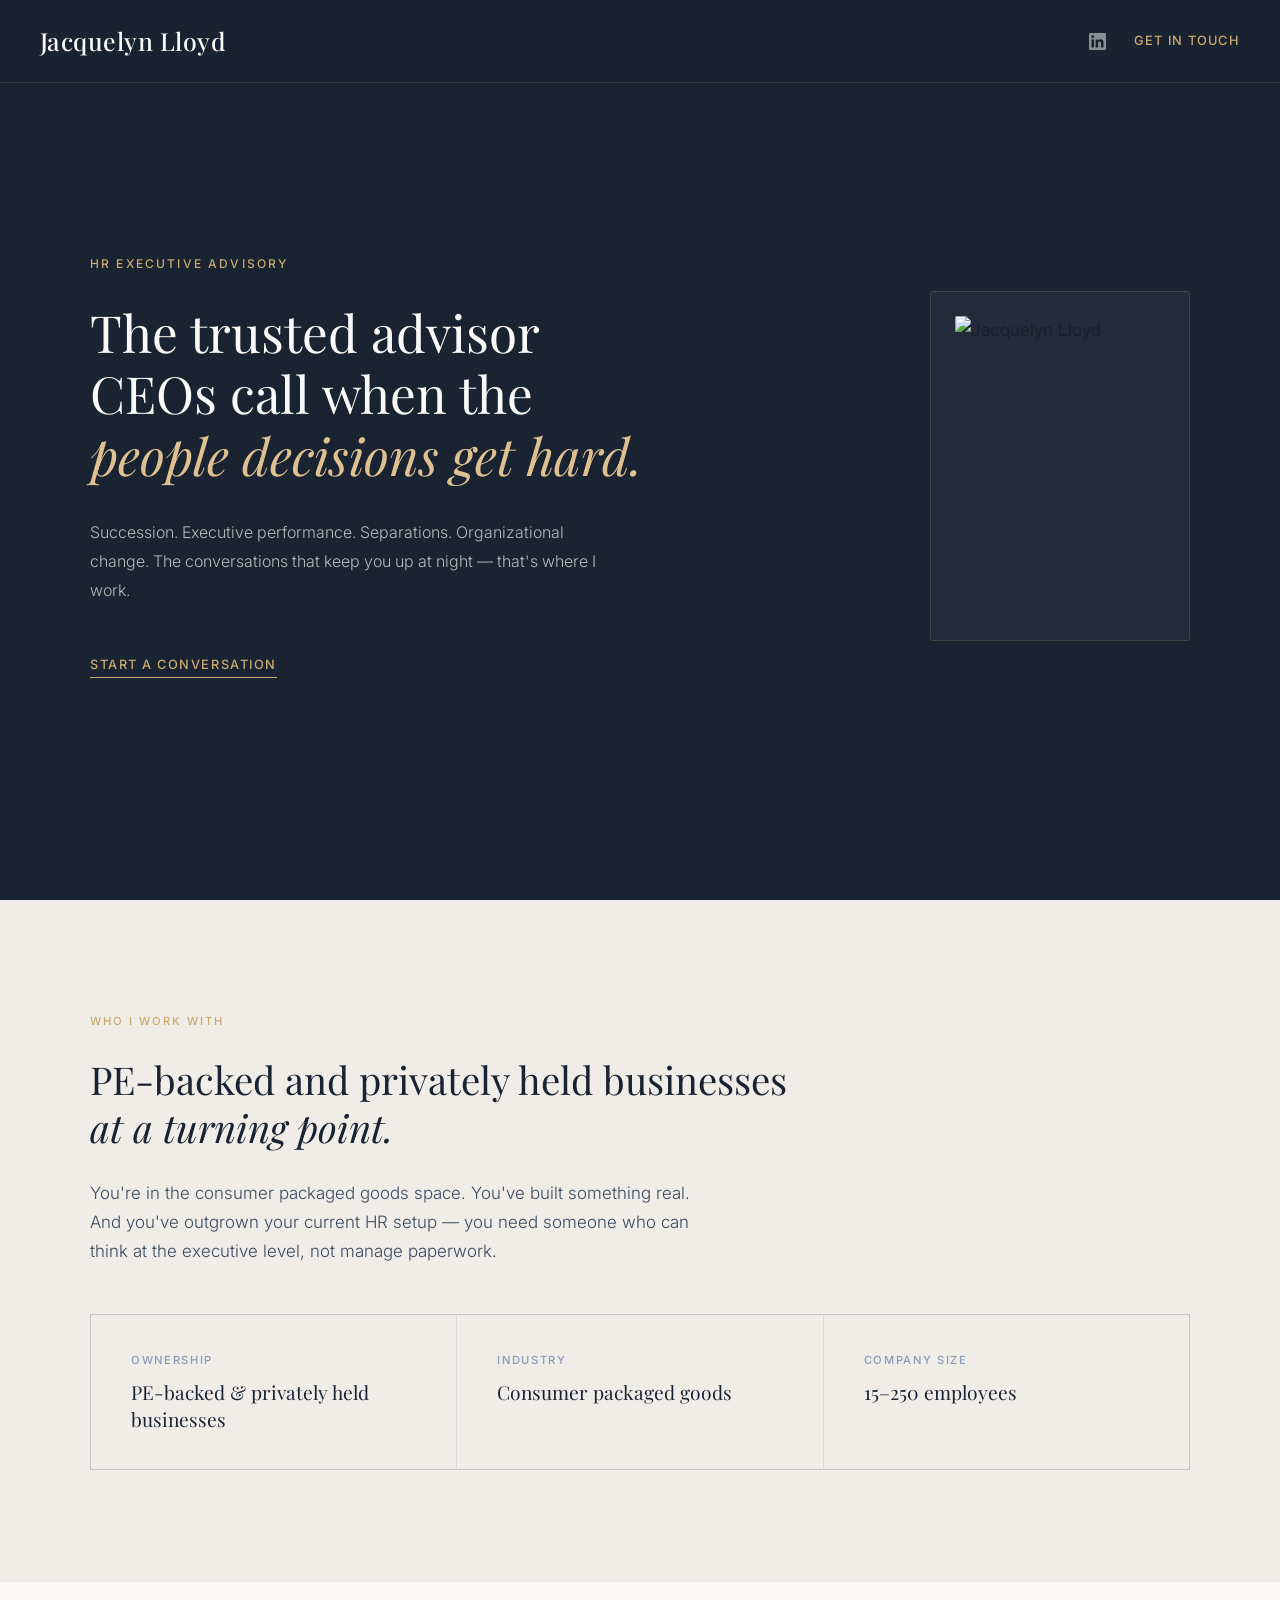
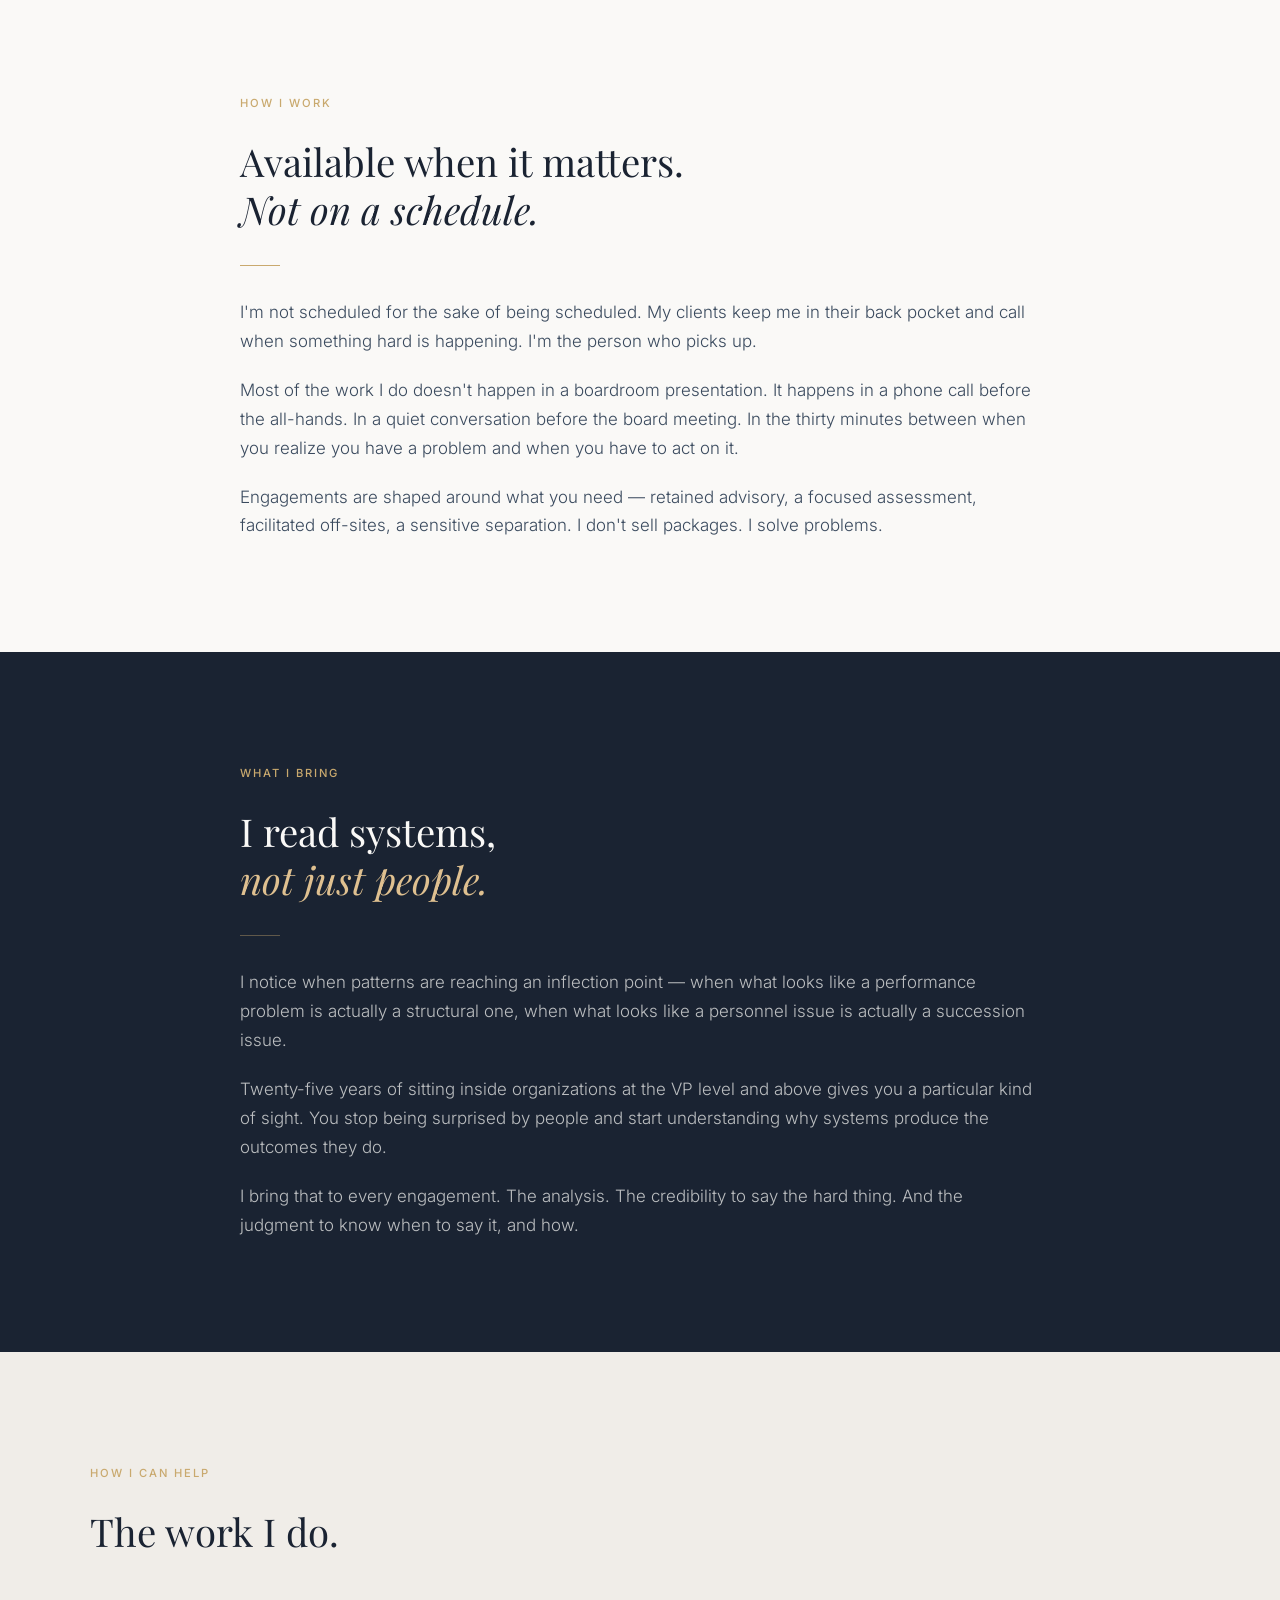
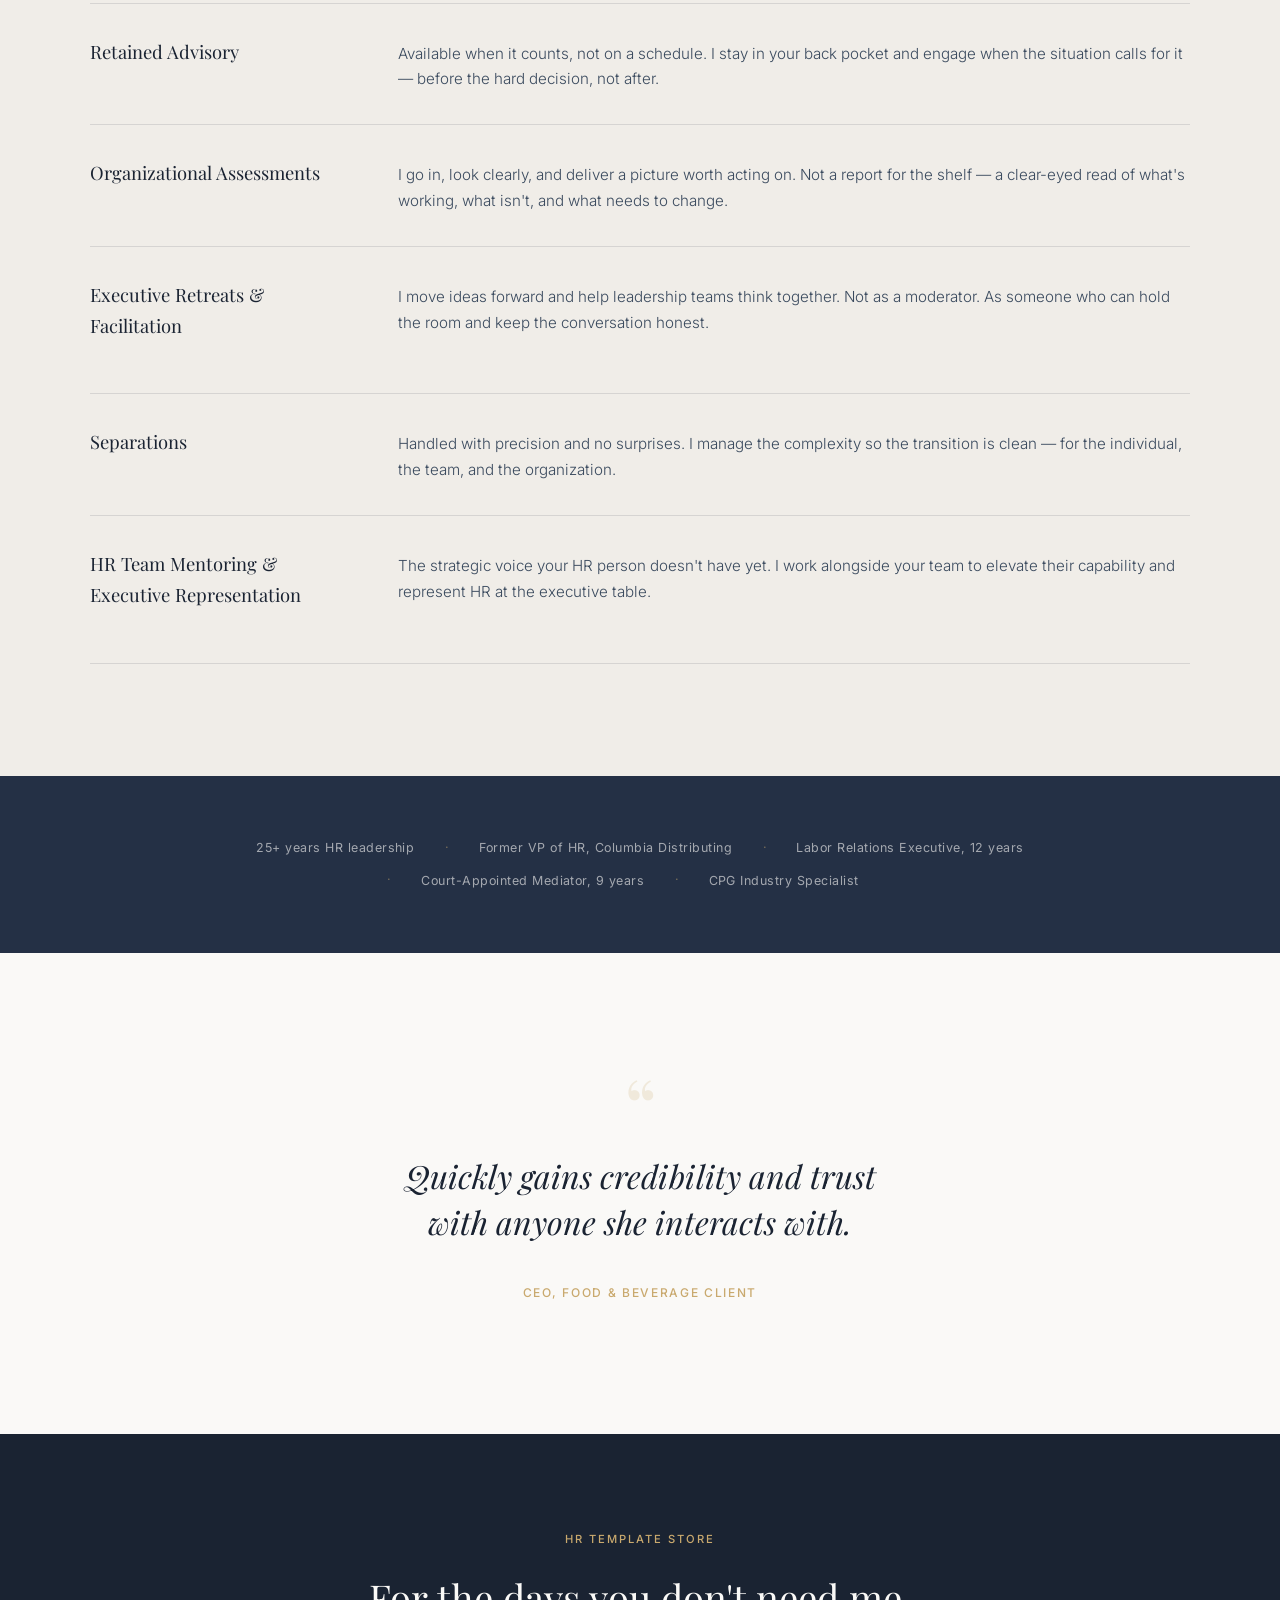
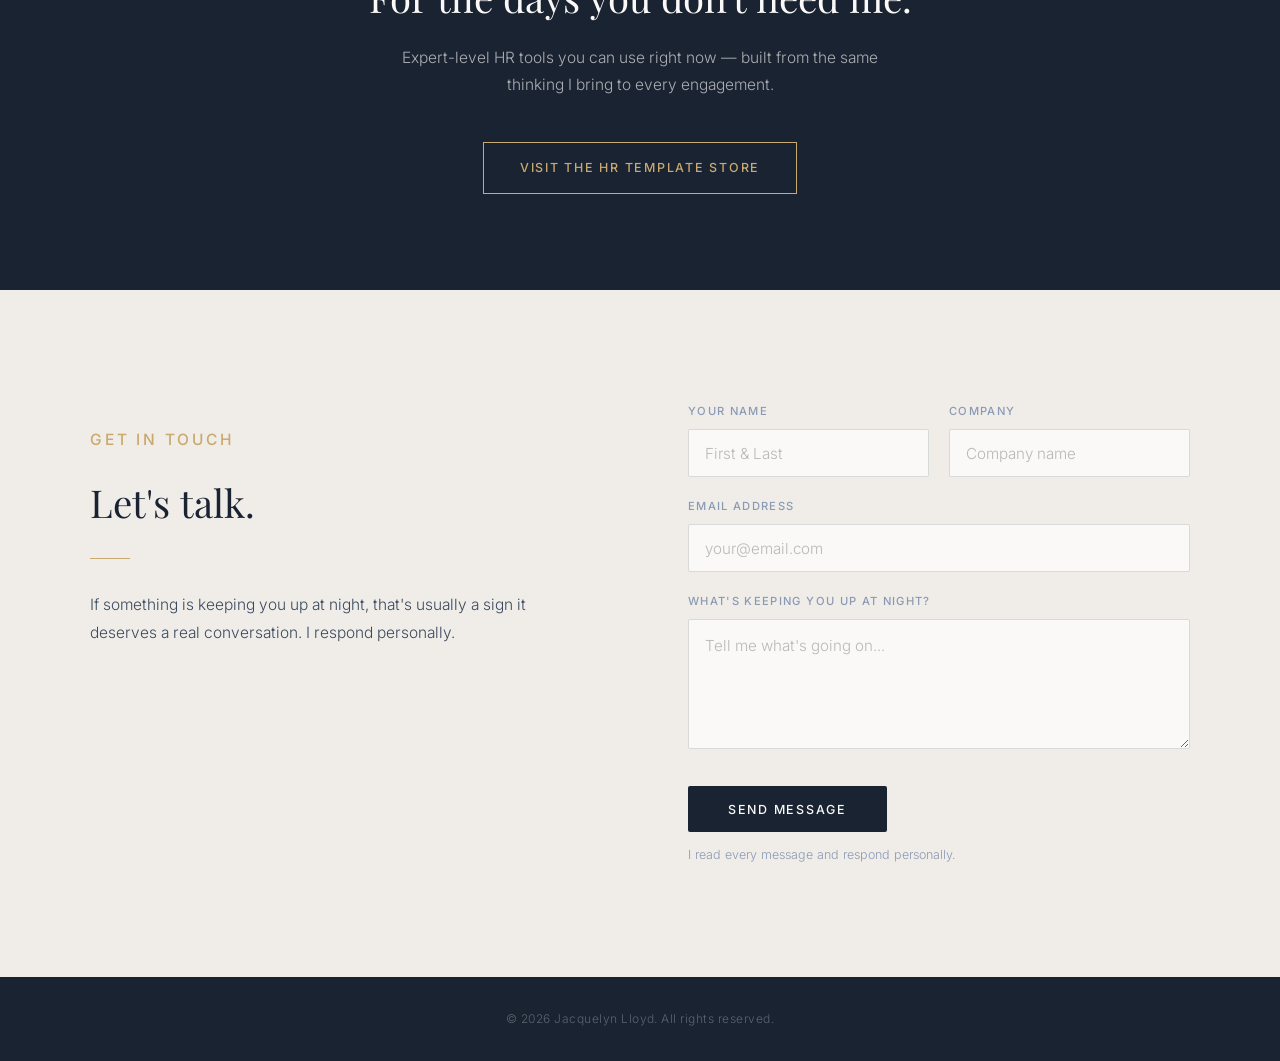
==== index.html @ 4b17b353 "Add files via upload" ====
<!DOCTYPE html>
<html lang="en">
<head>
  <meta charset="UTF-8" />
  <meta name="viewport" content="width=device-width, initial-scale=1.0" />
  <title>Jacquelyn Lloyd — Trusted Advisor to CEOs</title>
  <link rel="preconnect" href="https://fonts.googleapis.com" />
  <link rel="preconnect" href="https://fonts.gstatic.com" crossorigin />
  <link href="https://fonts.googleapis.com/css2?family=Playfair+Display:ital,wght@0,400;0,500;0,700;1,400;1,500&family=Inter:wght@300;400;500&display=swap" rel="stylesheet" />
  <style>
    *, *::before, *::after { box-sizing: border-box; margin: 0; padding: 0; }

    :root {
      --navy:   #1a2332;
      --navy-mid: #243045;
      --navy-light: #2e3d54;
      --gold:   #c9a96e;
      --gold-light: #dfc090;
      --white:  #faf9f7;
      --off-white: #f0ede8;
      --text-muted: #8a9ab5;
      --serif: 'Playfair Display', Georgia, serif;
      --sans:  'Inter', system-ui, sans-serif;
    }

    html { scroll-behavior: smooth; }

    body {
      font-family: var(--sans);
      background: var(--white);
      color: var(--navy);
      font-size: 17px;
      line-height: 1.7;
      -webkit-font-smoothing: antialiased;
    }

    /* ── NAV ── */
    nav {
      position: fixed;
      top: 0; left: 0; right: 0;
      z-index: 100;
      padding: 1.25rem 2.5rem;
      display: flex;
      justify-content: space-between;
      align-items: center;
      background: rgba(26, 35, 50, 0.97);
      backdrop-filter: blur(8px);
      border-bottom: 1px solid rgba(201, 169, 110, 0.15);
    }

    .nav-name {
      font-family: var(--serif);
      font-size: 1.55rem;
      font-weight: 500;
      color: var(--white);
      letter-spacing: 0.02em;
      text-decoration: none;
    }

    .nav-cta {
      font-family: var(--sans);
      font-size: 0.8rem;
      font-weight: 500;
      letter-spacing: 0.1em;
      text-transform: uppercase;
      color: var(--gold);
      text-decoration: none;
      border-bottom: 1px solid transparent;
      transition: border-color 0.2s;
    }

    .nav-cta:hover { border-color: var(--gold); }

    .nav-linkedin {
      display: flex;
      align-items: center;
      color: rgba(250, 249, 247, 0.5);
      text-decoration: none;
      transition: color 0.2s;
    }

    .nav-linkedin:hover { color: var(--gold); }

    .nav-right {
      display: flex;
      align-items: center;
      gap: 1.75rem;
    }

    /* ── HERO ── */
    #hero {
      background: var(--navy);
      min-height: 100vh;
      display: flex;
      align-items: center;
      padding: 8rem 2.5rem 6rem;
    }

    .hero-inner {
      max-width: 1100px;
      margin: 0 auto;
      width: 100%;
      display: grid;
      grid-template-columns: 1fr 260px;
      gap: 5rem;
      align-items: center;
    }

    .hero-text {}

    .hero-eyebrow {
      font-family: var(--sans);
      font-size: 0.75rem;
      font-weight: 500;
      letter-spacing: 0.18em;
      text-transform: uppercase;
      color: var(--gold);
      margin-bottom: 1.75rem;
    }

    .hero-headline {
      font-family: var(--serif);
      font-size: clamp(2.2rem, 4vw, 3.4rem);
      font-weight: 400;
      line-height: 1.2;
      color: var(--white);
      margin-bottom: 2rem;
    }

    .hero-headline em {
      font-style: italic;
      color: var(--gold-light);
    }

    .hero-sub {
      font-size: 1rem;
      font-weight: 300;
      line-height: 1.8;
      color: rgba(250, 249, 247, 0.7);
      max-width: 520px;
      margin-bottom: 2.75rem;
    }

    .hero-action {
      display: inline-block;
      font-size: 0.8rem;
      font-weight: 500;
      letter-spacing: 0.12em;
      text-transform: uppercase;
      color: var(--gold);
      text-decoration: none;
      border-bottom: 1px solid var(--gold);
      padding-bottom: 2px;
      transition: opacity 0.2s;
    }

    .hero-action:hover { opacity: 0.75; }

    .hero-photo {
      position: relative;
      padding: 1.5rem;
      background: rgba(255,255,255,0.04);
      border: 1px solid rgba(201, 169, 110, 0.18);
      border-radius: 3px;
    }

    .hero-photo img {
      width: 100%;
      height: 300px;
      object-fit: cover;
      object-position: center 12%;
      border-radius: 2px;
      display: block;
      filter: grayscale(8%) contrast(1.04);
    }


    /* ── SECTIONS ── */
    section { padding: 7rem 2.5rem; }

    .section-inner {
      max-width: 800px;
      margin: 0 auto;
    }

    .section-inner.wide {
      max-width: 1100px;
    }

    .section-label {
      font-family: var(--sans);
      font-size: 0.7rem;
      font-weight: 500;
      letter-spacing: 0.18em;
      text-transform: uppercase;
      color: var(--gold);
      margin-bottom: 1.5rem;
    }

    h2 {
      font-family: var(--serif);
      font-size: clamp(1.75rem, 3vw, 2.5rem);
      font-weight: 400;
      line-height: 1.25;
      margin-bottom: 1.75rem;
      color: var(--navy);
    }

    h2 em {
      font-style: italic;
    }

    p {
      font-weight: 300;
      color: #3a4a5e;
      margin-bottom: 1.25rem;
    }

    p:last-child { margin-bottom: 0; }

    /* ── WHO I WORK WITH ── */
    #who { background: var(--off-white); }

    .who-grid {
      display: grid;
      grid-template-columns: 1fr 1fr 1fr;
      gap: 1px;
      background: rgba(26, 35, 50, 0.1);
      border: 1px solid rgba(26, 35, 50, 0.1);
      margin-top: 3rem;
    }

    .who-item {
      background: var(--off-white);
      padding: 2.25rem 2.5rem;
    }

    .who-item-label {
      font-size: 0.7rem;
      font-weight: 500;
      letter-spacing: 0.15em;
      text-transform: uppercase;
      color: var(--text-muted);
      margin-bottom: 0.6rem;
    }

    .who-item-value {
      font-family: var(--serif);
      font-size: 1.2rem;
      font-weight: 400;
      color: var(--navy);
      line-height: 1.4;
    }

    /* ── HOW I WORK ── */
    #how { background: var(--white); }

    /* ── WHAT I BRING ── */
    #what { background: var(--navy); }

    #what h2, #what p { color: var(--white); }
    #what h2 em { color: var(--gold-light); }
    #what p { color: rgba(250, 249, 247, 0.72); }
    #what .section-label { color: var(--gold); }

    /* ── SERVICES ── */
    #services { background: var(--off-white); }

    .services-list {
      margin-top: 3rem;
      display: flex;
      flex-direction: column;
      gap: 0;
      border-top: 1px solid rgba(26, 35, 50, 0.12);
    }

    .service-item {
      padding: 2rem 0;
      border-bottom: 1px solid rgba(26, 35, 50, 0.12);
      display: grid;
      grid-template-columns: 260px 1fr;
      gap: 3rem;
      align-items: baseline;
    }

    .service-name {
      font-family: var(--serif);
      font-size: 1.15rem;
      font-weight: 400;
      color: var(--navy);
    }

    .service-desc {
      font-size: 0.95rem;
      font-weight: 300;
      color: #3a4a5e;
      line-height: 1.7;
      margin: 0;
    }

    /* ── CREDENTIALS ── */
    #credentials {
      background: var(--navy-mid);
      padding: 3.5rem 2.5rem;
    }

    .creds-inner {
      max-width: 1100px;
      margin: 0 auto;
      display: flex;
      flex-wrap: wrap;
      gap: 0;
      justify-content: center;
    }

    .cred-item {
      font-size: 0.78rem;
      font-weight: 400;
      color: rgba(250, 249, 247, 0.6);
      letter-spacing: 0.04em;
      padding: 0.35rem 2rem;
      position: relative;
    }

    .cred-item + .cred-item::before {
      content: '·';
      position: absolute;
      left: -0.1rem;
      top: 50%;
      transform: translateY(-50%);
      color: var(--gold);
      opacity: 0.5;
    }

    /* ── QUOTE ── */
    #quote {
      background: var(--white);
      padding: 8rem 2.5rem;
    }

    blockquote {
      max-width: 700px;
      margin: 0 auto;
      text-align: center;
    }

    blockquote p {
      font-family: var(--serif);
      font-size: clamp(1.5rem, 2.5vw, 2.1rem);
      font-weight: 400;
      font-style: italic;
      color: var(--navy);
      line-height: 1.45;
      margin-bottom: 2rem;
    }

    .quote-attribution {
      font-size: 0.75rem;
      font-weight: 500;
      letter-spacing: 0.14em;
      text-transform: uppercase;
      color: var(--gold);
    }

    .quote-mark {
      font-family: var(--serif);
      font-size: 5rem;
      line-height: 0.6;
      color: rgba(201, 169, 110, 0.2);
      display: block;
      text-align: center;
      margin-bottom: 1.5rem;
      user-select: none;
    }

    /* ── TEMPLATE STORE ── */
    #templates {
      background: var(--navy);
      padding: 6rem 2.5rem;
      text-align: center;
    }

    #templates .section-label {
      margin-bottom: 1.5rem;
      display: block;
    }

    #templates h2 {
      color: var(--white);
      max-width: 580px;
      margin: 0 auto 1.5rem;
    }

    #templates p {
      color: rgba(250, 249, 247, 0.65);
      max-width: 520px;
      margin: 0 auto 2.75rem;
      font-size: 0.97rem;
    }

    .btn {
      display: inline-block;
      padding: 0.9rem 2.25rem;
      border: 1px solid var(--gold);
      color: var(--gold);
      font-family: var(--sans);
      font-size: 0.78rem;
      font-weight: 500;
      letter-spacing: 0.14em;
      text-transform: uppercase;
      text-decoration: none;
      transition: background 0.2s, color 0.2s;
    }

    .btn:hover {
      background: var(--gold);
      color: var(--navy);
    }

    /* ── CONTACT ── */
    #contact {
      background: var(--off-white);
      padding: 7rem 2.5rem;
    }

    .contact-grid {
      max-width: 1100px;
      margin: 0 auto;
      display: grid;
      grid-template-columns: 1fr 1fr;
      gap: 6rem;
      align-items: start;
    }

    .contact-left {}

    .contact-left p {
      font-size: 0.97rem;
      line-height: 1.8;
      margin-top: 1.5rem;
    }

    form {
      display: flex;
      flex-direction: column;
      gap: 1.25rem;
    }

    .field-group {
      display: grid;
      grid-template-columns: 1fr 1fr;
      gap: 1.25rem;
    }

    label {
      display: block;
      font-size: 0.7rem;
      font-weight: 500;
      letter-spacing: 0.12em;
      text-transform: uppercase;
      color: var(--text-muted);
      margin-bottom: 0.5rem;
    }

    input, textarea {
      width: 100%;
      padding: 0.85rem 1rem;
      background: var(--white);
      border: 1px solid rgba(26, 35, 50, 0.15);
      border-radius: 2px;
      font-family: var(--sans);
      font-size: 0.95rem;
      font-weight: 300;
      color: var(--navy);
      outline: none;
      transition: border-color 0.2s;
      -webkit-appearance: none;
    }

    input::placeholder, textarea::placeholder {
      color: rgba(26, 35, 50, 0.3);
    }

    input:focus, textarea:focus {
      border-color: var(--gold);
    }

    textarea {
      resize: vertical;
      min-height: 130px;
      line-height: 1.6;
    }

    .form-submit {
      margin-top: 0.5rem;
    }

    .btn-dark {
      display: inline-block;
      padding: 0.95rem 2.5rem;
      background: var(--navy);
      color: var(--white);
      font-family: var(--sans);
      font-size: 0.78rem;
      font-weight: 500;
      letter-spacing: 0.14em;
      text-transform: uppercase;
      border: none;
      cursor: pointer;
      transition: background 0.2s;
      border-radius: 2px;
    }

    .btn-dark:hover { background: var(--navy-light); }

    .form-note {
      font-size: 0.78rem;
      color: var(--text-muted);
      margin-top: 0.75rem;
      margin-bottom: 0;
    }

    /* ── FOOTER ── */
    footer {
      background: var(--navy);
      padding: 2rem 2.5rem;
      text-align: center;
    }

    .footer-copy {
      font-size: 0.75rem;
      color: rgba(250, 249, 247, 0.3);
      letter-spacing: 0.04em;
    }

    /* ── DIVIDER ── */
    .gold-rule {
      width: 40px;
      height: 1px;
      background: var(--gold);
      margin: 2rem 0;
    }

    /* ── RESPONSIVE ── */
    @media (max-width: 900px) {
      .hero-inner {
        grid-template-columns: 1fr;
        gap: 3.5rem;
      }

      .hero-photo {
        max-width: 260px;
      }

      .service-item {
        grid-template-columns: 1fr;
        gap: 0.6rem;
      }

      .who-grid {
        grid-template-columns: 1fr 1fr;
      }

      .contact-grid {
        grid-template-columns: 1fr;
        gap: 3.5rem;
      }

      .field-group {
        grid-template-columns: 1fr;
      }

      .creds-inner {
        flex-direction: column;
        align-items: center;
        text-align: center;
        gap: 0.5rem;
      }

      .cred-item + .cred-item::before { display: none; }
    }

    @media (max-width: 600px) {
      nav { padding: 1.1rem 1.5rem; }
      section { padding: 5rem 1.5rem; }
      #hero { padding: 7rem 1.5rem 5rem; }
      #credentials { padding: 3rem 1.5rem; }
      #quote { padding: 6rem 1.5rem; }
      #templates { padding: 5rem 1.5rem; }
      #contact { padding: 5rem 1.5rem; }
      footer { padding: 2rem 1.5rem; }
    }

    /* ── SCROLL FADE IN ── */
    .fade-in {
      opacity: 0;
      transform: translateY(22px);
      transition: opacity 0.7s ease, transform 0.7s ease;
    }

    .fade-in.visible {
      opacity: 1;
      transform: none;
    }
  </style>
</head>
<body>

  <!-- NAV -->
  <nav>
    <a href="#hero" class="nav-name">Jacquelyn Lloyd</a>
    <div class="nav-right">
      <a href="https://www.linkedin.com/in/jacquelynlloyd" target="_blank" rel="noopener" class="nav-linkedin" aria-label="LinkedIn">
        <svg width="17" height="17" viewBox="0 0 24 24" fill="currentColor" xmlns="http://www.w3.org/2000/svg">
          <path d="M20.45 20.45h-3.554v-5.569c0-1.328-.024-3.037-1.852-3.037-1.853 0-2.136 1.446-2.136 2.94v5.666H9.354V9h3.414v1.561h.048c.476-.9 1.637-1.85 3.37-1.85 3.602 0 4.267 2.37 4.267 5.455v6.284zM5.337 7.433a2.062 2.062 0 0 1-2.063-2.065 2.064 2.064 0 1 1 2.063 2.065zm1.782 13.017H3.555V9h3.564v11.45zM22.225 0H1.771C.792 0 0 .774 0 1.729v20.542C0 23.227.792 24 1.771 24h20.451C23.2 24 24 23.227 24 22.271V1.729C24 .774 23.2 0 22.222 0h.003z"/>
        </svg>
      </a>
      <a href="#contact" class="nav-cta">Get in Touch</a>
    </div>
  </nav>

  <!-- HERO -->
  <section id="hero">
    <div class="hero-inner">
      <div class="hero-text fade-in">
        <p class="hero-eyebrow">HR Executive Advisory</p>
        <h1 class="hero-headline">
          The trusted advisor<br />
          CEOs call when the<br />
          <em>people decisions get hard.</em>
        </h1>
        <p class="hero-sub">
          Succession. Executive performance. Separations. Organizational change.
          The conversations that keep you up at night — that's where I work.
        </p>
        <a href="#contact" class="hero-action">Start a conversation</a>
      </div>
      <div class="hero-photo fade-in" style="transition-delay: 0.15s">
        <img src="headshot.jpg" alt="Jacquelyn Lloyd" />
      </div>
    </div>
  </section>

  <!-- WHO I WORK WITH -->
  <section id="who">
    <div class="section-inner wide">
      <div class="fade-in">
        <p class="section-label">Who I Work With</p>
        <h2>PE-backed and privately held businesses<br /><em>at a turning point.</em></h2>
        <p style="max-width: 600px;">
          You're in the consumer packaged goods space. You've built something real. And you've
          outgrown your current HR setup — you need someone who can think at the executive level,
          not manage paperwork.
        </p>
      </div>
      <div class="who-grid fade-in" style="transition-delay: 0.1s">
        <div class="who-item">
          <p class="who-item-label">Ownership</p>
          <p class="who-item-value">PE-backed &amp; privately held businesses</p>
        </div>
        <div class="who-item">
          <p class="who-item-label">Industry</p>
          <p class="who-item-value">Consumer packaged goods</p>
        </div>
        <div class="who-item">
          <p class="who-item-label">Company Size</p>
          <p class="who-item-value">15–250 employees</p>
        </div>
      </div>
    </div>
  </section>

  <!-- HOW I WORK -->
  <section id="how">
    <div class="section-inner fade-in">
      <p class="section-label">How I Work</p>
      <h2>Available when it matters.<br /><em>Not on a schedule.</em></h2>
      <div class="gold-rule"></div>
      <p>
        I'm not scheduled for the sake of being scheduled. My clients keep me in their back pocket
        and call when something hard is happening. I'm the person who picks up.
      </p>
      <p>
        Most of the work I do doesn't happen in a boardroom presentation. It happens in a phone call
        before the all-hands. In a quiet conversation before the board meeting. In the thirty minutes
        between when you realize you have a problem and when you have to act on it.
      </p>
      <p>
        Engagements are shaped around what you need — retained advisory, a focused assessment,
        facilitated off-sites, a sensitive separation. I don't sell packages. I solve problems.
      </p>
    </div>
  </section>

  <!-- WHAT I BRING -->
  <section id="what">
    <div class="section-inner fade-in">
      <p class="section-label">What I Bring</p>
      <h2>I read systems,<br /><em>not just people.</em></h2>
      <div class="gold-rule" style="background: rgba(201,169,110,0.4);"></div>
      <p>
        I notice when patterns are reaching an inflection point — when what looks like a performance
        problem is actually a structural one, when what looks like a personnel issue is actually a
        succession issue.
      </p>
      <p>
        Twenty-five years of sitting inside organizations at the VP level and above gives you a
        particular kind of sight. You stop being surprised by people and start understanding why
        systems produce the outcomes they do.
      </p>
      <p>
        I bring that to every engagement. The analysis. The credibility to say the hard thing.
        And the judgment to know when to say it, and how.
      </p>
    </div>
  </section>

  <!-- SERVICES -->
  <section id="services">
    <div class="section-inner wide fade-in">
      <p class="section-label">How I Can Help</p>
      <h2>The work I do.</h2>
      <div class="services-list">
        <div class="service-item">
          <p class="service-name">Retained Advisory</p>
          <p class="service-desc">Available when it counts, not on a schedule. I stay in your back pocket and engage when the situation calls for it — before the hard decision, not after.</p>
        </div>
        <div class="service-item">
          <p class="service-name">Organizational Assessments</p>
          <p class="service-desc">I go in, look clearly, and deliver a picture worth acting on. Not a report for the shelf — a clear-eyed read of what's working, what isn't, and what needs to change.</p>
        </div>
        <div class="service-item">
          <p class="service-name">Executive Retreats &amp; Facilitation</p>
          <p class="service-desc">I move ideas forward and help leadership teams think together. Not as a moderator. As someone who can hold the room and keep the conversation honest.</p>
        </div>
        <div class="service-item">
          <p class="service-name">Separations</p>
          <p class="service-desc">Handled with precision and no surprises. I manage the complexity so the transition is clean — for the individual, the team, and the organization.</p>
        </div>
        <div class="service-item">
          <p class="service-name">HR Team Mentoring &amp; Executive Representation</p>
          <p class="service-desc">The strategic voice your HR person doesn't have yet. I work alongside your team to elevate their capability and represent HR at the executive table.</p>
        </div>
      </div>
    </div>
  </section>

  <!-- CREDENTIALS BAR -->
  <div id="credentials">
    <div class="creds-inner">
      <span class="cred-item">25+ years HR leadership</span>
      <span class="cred-item">Former VP of HR, Columbia Distributing</span>
      <span class="cred-item">Labor Relations Executive, 12 years</span>
      <span class="cred-item">Court-Appointed Mediator, 9 years</span>
      <span class="cred-item">CPG Industry Specialist</span>
    </div>
  </div>

  <!-- QUOTE -->
  <section id="quote">
    <div class="fade-in">
      <span class="quote-mark">&ldquo;</span>
      <blockquote>
        <p>Quickly gains credibility and trust<br />with anyone she interacts with.</p>
        <span class="quote-attribution">CEO, Food &amp; Beverage Client</span>
      </blockquote>
    </div>
  </section>

  <!-- TEMPLATE STORE -->
  <section id="templates">
    <div class="fade-in">
      <span class="section-label">HR Template Store</span>
      <h2>For the days you don't need me.</h2>
      <p>
        Expert-level HR tools you can use right now — built from the same thinking I bring
        to every engagement.
      </p>
      <a href="#" class="btn">Visit the HR Template Store</a>
    </div>
  </section>

  <!-- CONTACT -->
  <section id="contact">
    <div class="contact-grid">
      <div class="contact-left fade-in">
        <p class="section-label">Get in Touch</p>
        <h2>Let's talk.</h2>
        <div class="gold-rule"></div>
        <p>
          If something is keeping you up at night, that's usually a sign it deserves a real
          conversation. I respond personally.
        </p>
      </div>
      <div class="fade-in" style="transition-delay: 0.1s">
        <form id="contact-form" onsubmit="handleSubmit(event)">
          <div class="field-group">
            <div>
              <label for="name">Your Name</label>
              <input type="text" id="name" name="name" placeholder="First &amp; Last" required />
            </div>
            <div>
              <label for="company">Company</label>
              <input type="text" id="company" name="company" placeholder="Company name" required />
            </div>
          </div>
          <div>
            <label for="email">Email Address</label>
            <input type="email" id="email" name="email" placeholder="your@email.com" required />
          </div>
          <div>
            <label for="message">What's keeping you up at night?</label>
            <textarea id="message" name="message" placeholder="Tell me what's going on..." required></textarea>
          </div>
          <div class="form-submit">
            <button type="submit" class="btn-dark">Send Message</button>
            <p class="form-note">I read every message and respond personally.</p>
          </div>
        </form>
        <div id="form-success" style="display:none; padding: 2rem; background: var(--white); border-left: 3px solid var(--gold);">
          <p style="font-family: var(--serif); font-size: 1.15rem; color: var(--navy); margin-bottom: 0.5rem;">Thank you.</p>
          <p style="font-size: 0.92rem; color: #3a4a5e; margin: 0;">I'll be in touch shortly.</p>
        </div>
        <p id="form-error" style="display:none; margin-top: 1rem; font-size: 0.85rem; color: #b94a4a;"></p>
      </div>
    </div>
  </section>

  <!-- FOOTER -->
  <footer>
    <p class="footer-copy">&copy; 2026 Jacquelyn Lloyd. All rights reserved.</p>
  </footer>

  <script>
    // Scroll fade-in
    const observer = new IntersectionObserver((entries) => {
      entries.forEach(entry => {
        if (entry.isIntersecting) {
          entry.target.classList.add('visible');
          observer.unobserve(entry.target);
        }
      });
    }, { threshold: 0.12, rootMargin: '0px 0px -40px 0px' });

    document.querySelectorAll('.fade-in').forEach(el => observer.observe(el));

    // Contact form
    async function handleSubmit(e) {
      e.preventDefault();
      const btn = e.target.querySelector('button[type="submit"]');
      const originalText = btn.textContent;
      btn.textContent = 'Sending…';
      btn.disabled = true;

      const payload = {
        name:    document.getElementById('name').value.trim(),
        company: document.getElementById('company').value.trim(),
        email:   document.getElementById('email').value.trim(),
        message: document.getElementById('message').value.trim(),
      };

      try {
        const res = await fetch('/api/contact', {
          method: 'POST',
          headers: { 'Content-Type': 'application/json' },
          body: JSON.stringify(payload),
        });
        if (!res.ok) {
          const err = await res.json().catch(() => ({}));
          throw new Error(err.error || 'Something went wrong. Please try again.');
        }
        document.getElementById('contact-form').style.display = 'none';
        document.getElementById('form-success').style.display = 'block';
      } catch (err) {
        btn.textContent = originalText;
        btn.disabled = false;
        const note = document.getElementById('form-error');
        note.textContent = err.message;
        note.style.display = 'block';
      }
    }
  </script>

</body>
</html>
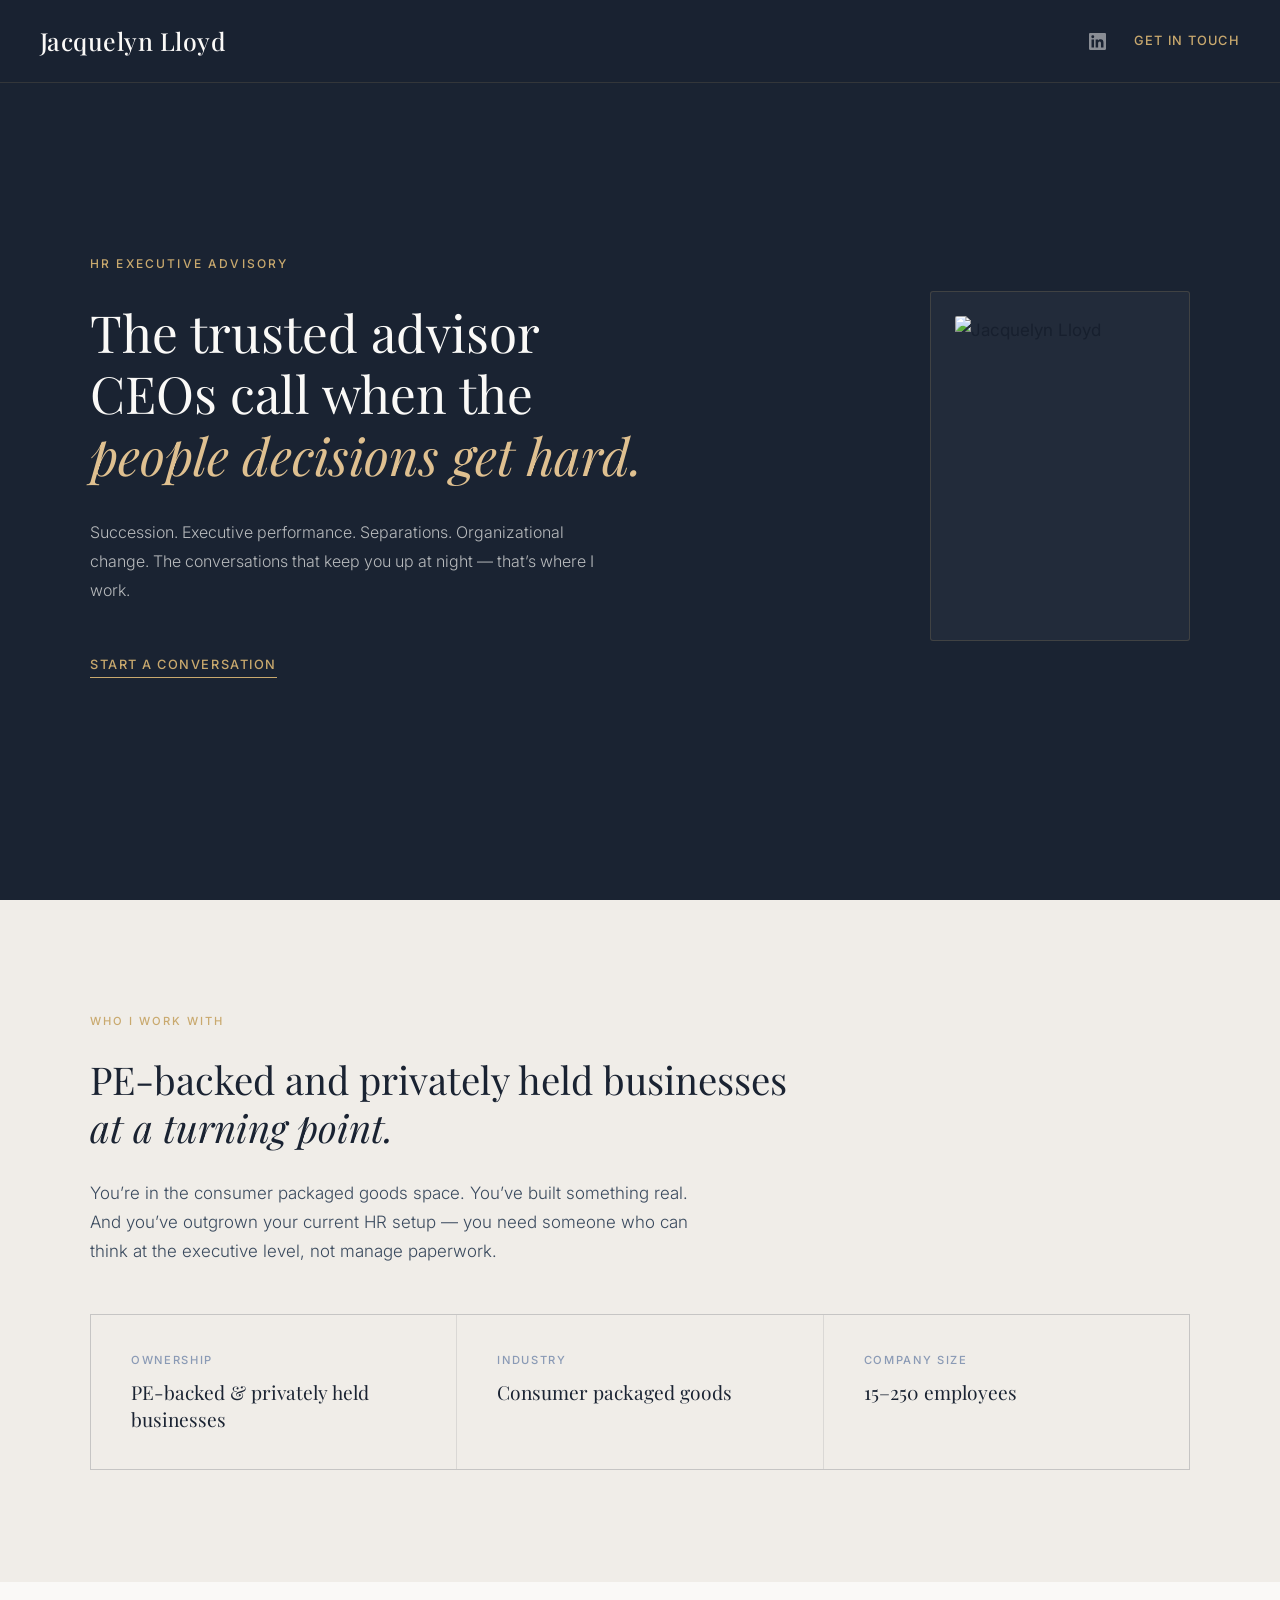
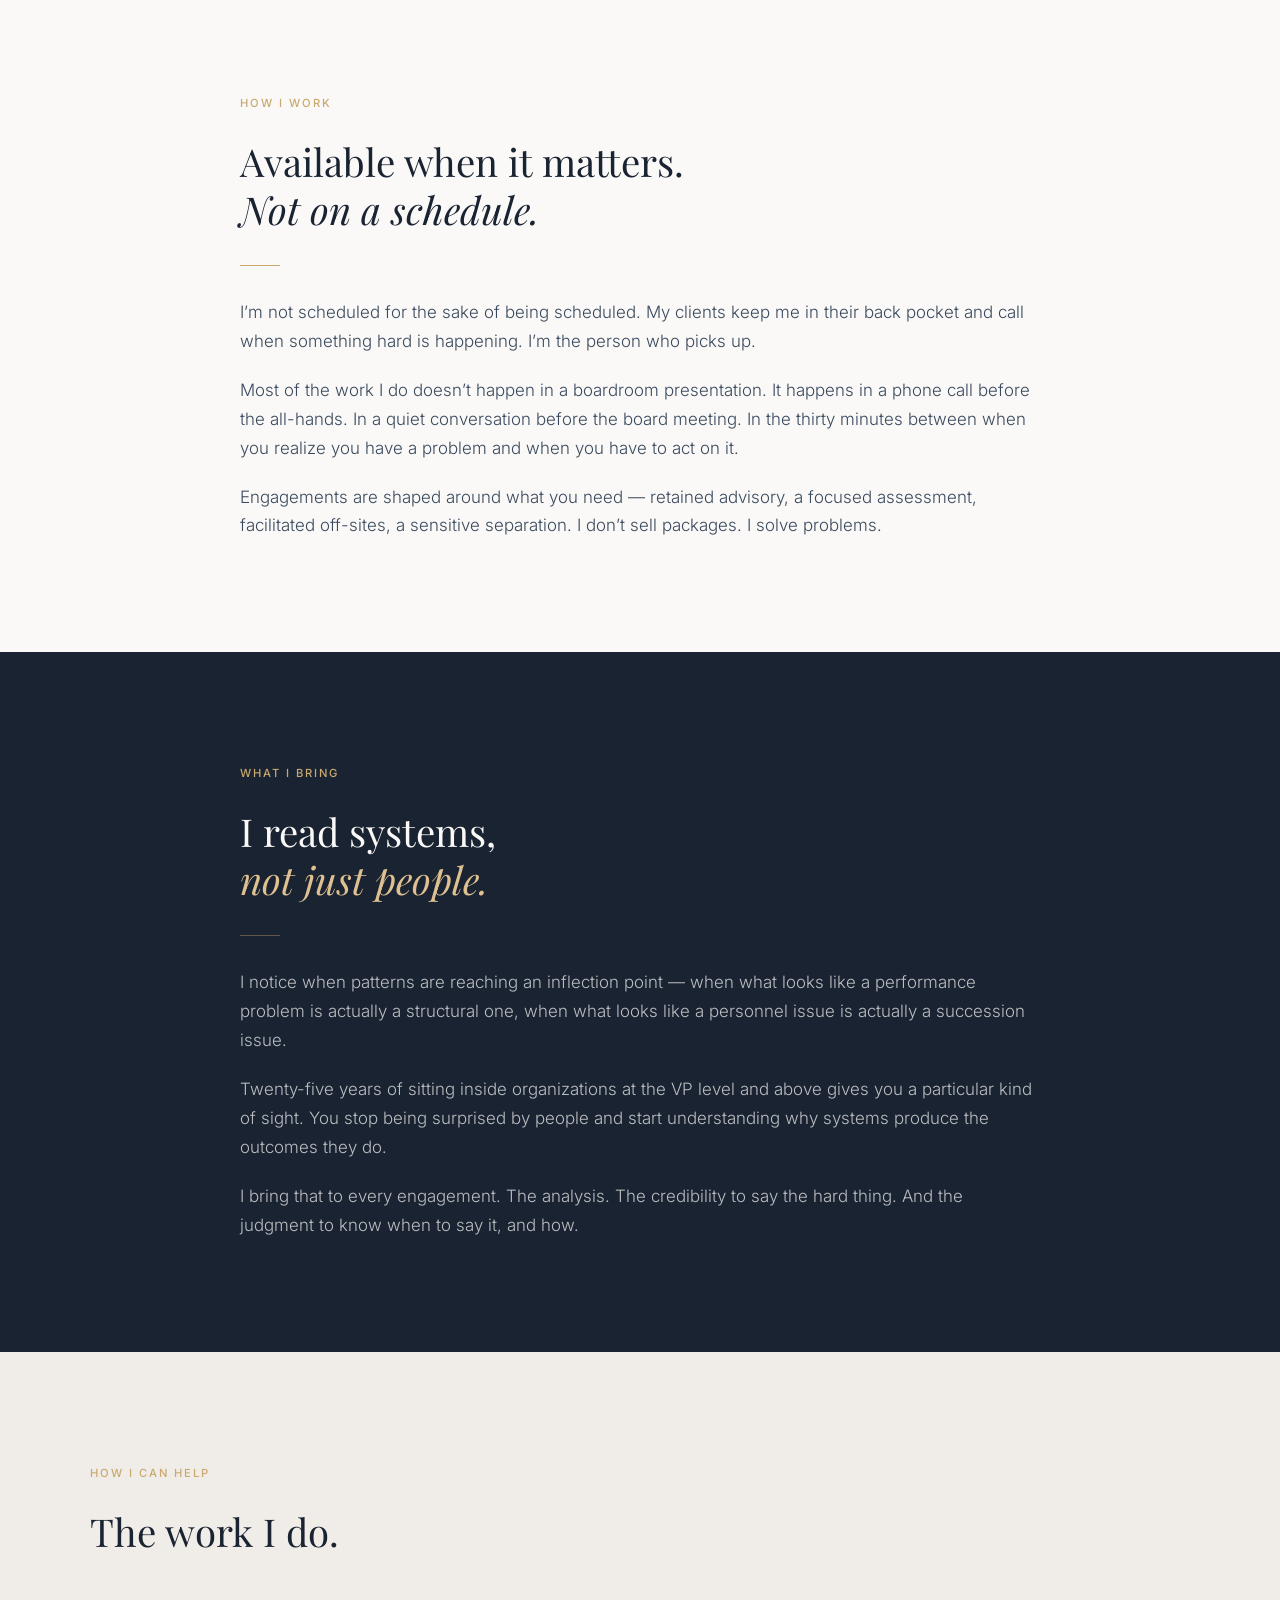
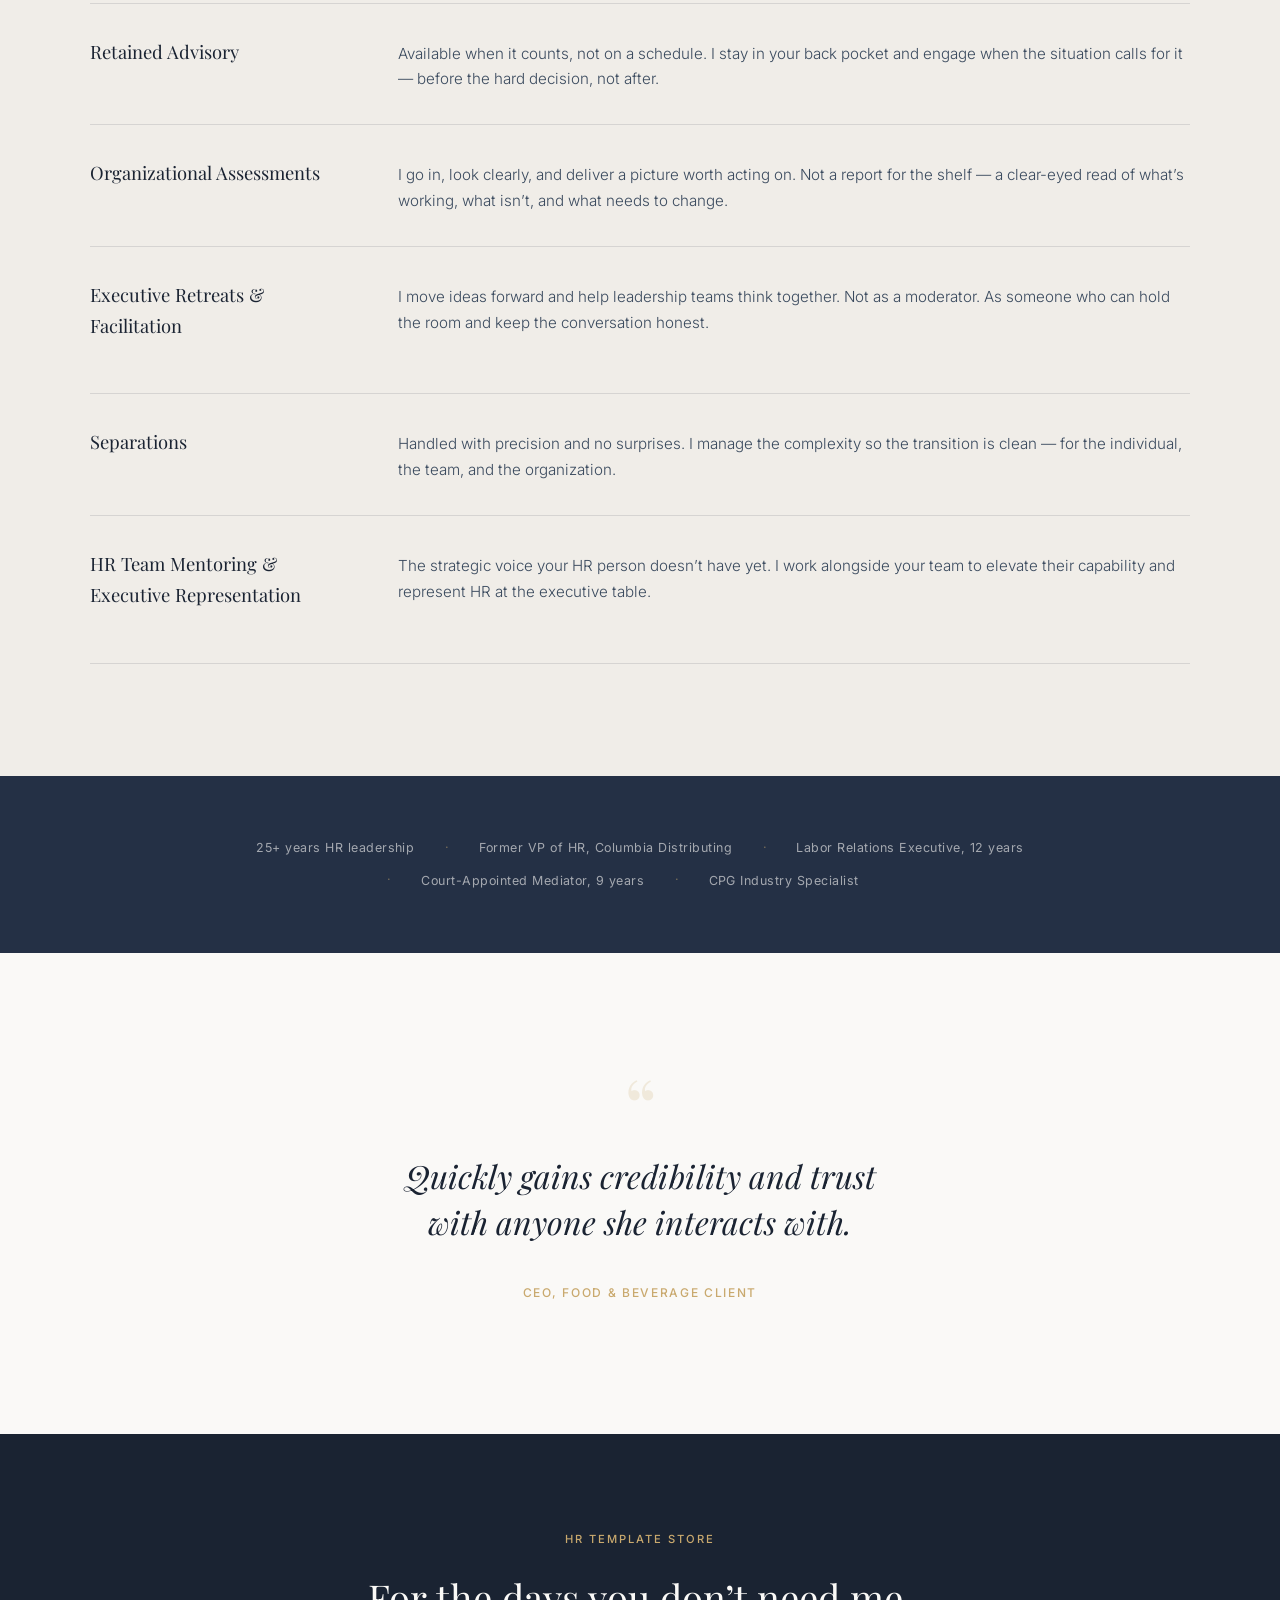
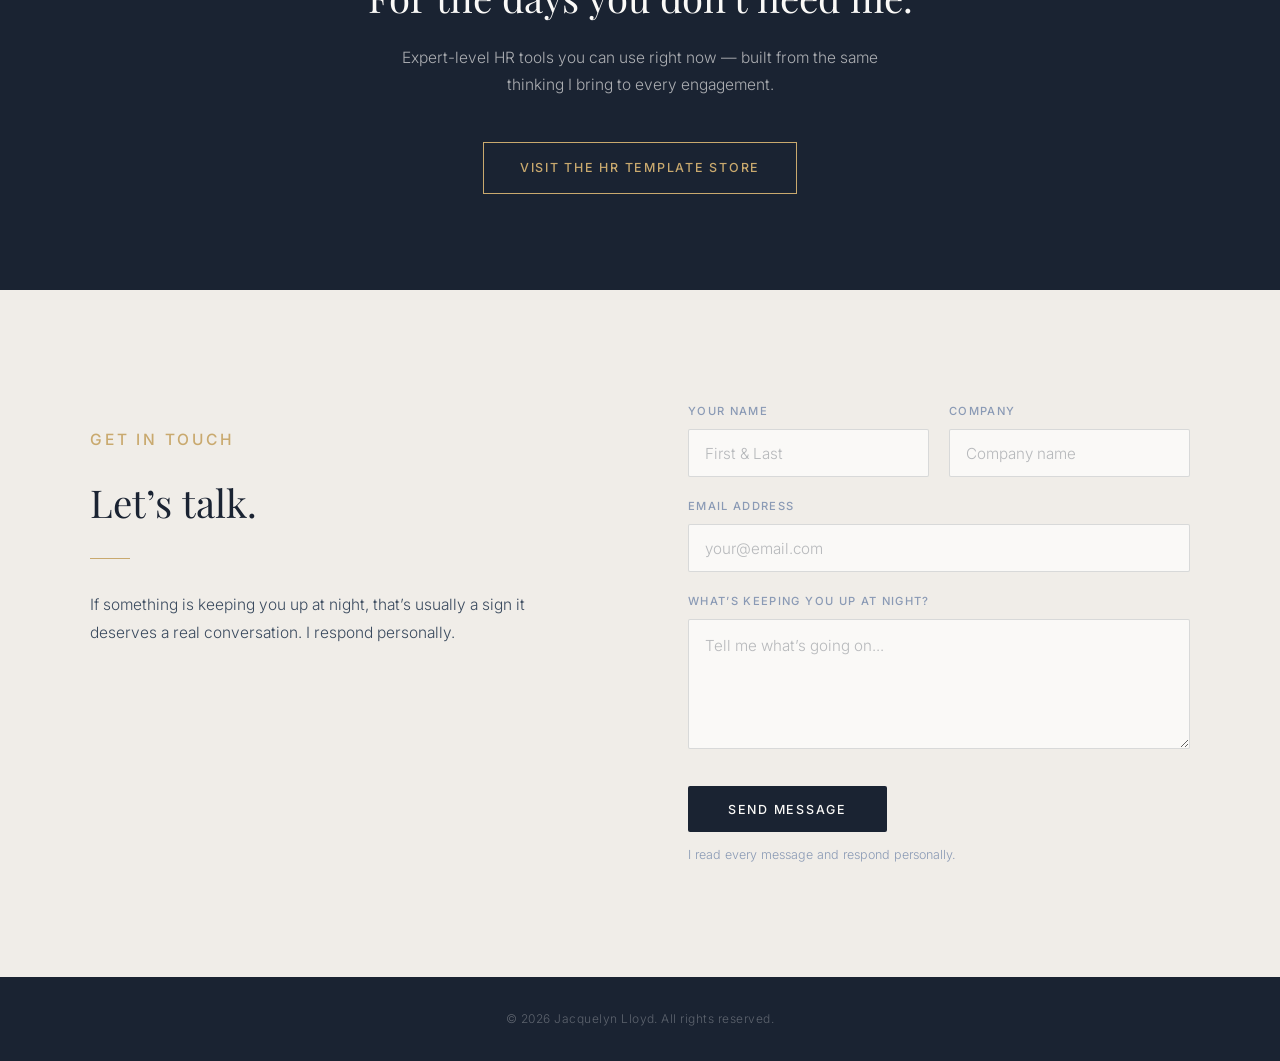
==== commit c5116f9c: "Replace straight apostrophes with curly apostrophes in text content" ====
--- a/index.html
+++ b/index.html
@@ -631,7 +631,7 @@
         </h1>
         <p class="hero-sub">
           Succession. Executive performance. Separations. Organizational change.
-          The conversations that keep you up at night — that's where I work.
+          The conversations that keep you up at night — that’s where I work.
         </p>
         <a href="#contact" class="hero-action">Start a conversation</a>
       </div>
@@ -648,7 +648,7 @@
         <p class="section-label">Who I Work With</p>
         <h2>PE-backed and privately held businesses<br /><em>at a turning point.</em></h2>
         <p style="max-width: 600px;">
-          You're in the consumer packaged goods space. You've built something real. And you've
+          You’re in the consumer packaged goods space. You’ve built something real. And you’ve
           outgrown your current HR setup — you need someone who can think at the executive level,
           not manage paperwork.
         </p>
@@ -677,17 +677,17 @@
       <h2>Available when it matters.<br /><em>Not on a schedule.</em></h2>
       <div class="gold-rule"></div>
       <p>
-        I'm not scheduled for the sake of being scheduled. My clients keep me in their back pocket
-        and call when something hard is happening. I'm the person who picks up.
+        I’m not scheduled for the sake of being scheduled. My clients keep me in their back pocket
+        and call when something hard is happening. I’m the person who picks up.
       </p>
       <p>
-        Most of the work I do doesn't happen in a boardroom presentation. It happens in a phone call
+        Most of the work I do doesn’t happen in a boardroom presentation. It happens in a phone call
         before the all-hands. In a quiet conversation before the board meeting. In the thirty minutes
         between when you realize you have a problem and when you have to act on it.
       </p>
       <p>
         Engagements are shaped around what you need — retained advisory, a focused assessment,
-        facilitated off-sites, a sensitive separation. I don't sell packages. I solve problems.
+        facilitated off-sites, a sensitive separation. I don’t sell packages. I solve problems.
       </p>
     </div>
   </section>
@@ -727,7 +727,7 @@
         </div>
         <div class="service-item">
           <p class="service-name">Organizational Assessments</p>
-          <p class="service-desc">I go in, look clearly, and deliver a picture worth acting on. Not a report for the shelf — a clear-eyed read of what's working, what isn't, and what needs to change.</p>
+          <p class="service-desc">I go in, look clearly, and deliver a picture worth acting on. Not a report for the shelf — a clear-eyed read of what’s working, what isn’t, and what needs to change.</p>
         </div>
         <div class="service-item">
           <p class="service-name">Executive Retreats &amp; Facilitation</p>
@@ -739,7 +739,7 @@
         </div>
         <div class="service-item">
           <p class="service-name">HR Team Mentoring &amp; Executive Representation</p>
-          <p class="service-desc">The strategic voice your HR person doesn't have yet. I work alongside your team to elevate their capability and represent HR at the executive table.</p>
+          <p class="service-desc">The strategic voice your HR person doesn’t have yet. I work alongside your team to elevate their capability and represent HR at the executive table.</p>
         </div>
       </div>
     </div>
@@ -771,7 +771,7 @@
   <section id="templates">
     <div class="fade-in">
       <span class="section-label">HR Template Store</span>
-      <h2>For the days you don't need me.</h2>
+      <h2>For the days you don’t need me.</h2>
       <p>
         Expert-level HR tools you can use right now — built from the same thinking I bring
         to every engagement.
@@ -785,10 +785,10 @@
     <div class="contact-grid">
       <div class="contact-left fade-in">
         <p class="section-label">Get in Touch</p>
-        <h2>Let's talk.</h2>
+        <h2>Let’s talk.</h2>
         <div class="gold-rule"></div>
         <p>
-          If something is keeping you up at night, that's usually a sign it deserves a real
+          If something is keeping you up at night, that’s usually a sign it deserves a real
           conversation. I respond personally.
         </p>
       </div>
@@ -809,8 +809,8 @@
             <input type="email" id="email" name="email" placeholder="your@email.com" required />
           </div>
           <div>
-            <label for="message">What's keeping you up at night?</label>
-            <textarea id="message" name="message" placeholder="Tell me what's going on..." required></textarea>
+            <label for="message">What’s keeping you up at night?</label>
+            <textarea id="message" name="message" placeholder="Tell me what’s going on..." required></textarea>
           </div>
           <div class="form-submit">
             <button type="submit" class="btn-dark">Send Message</button>
@@ -819,7 +819,7 @@
         </form>
         <div id="form-success" style="display:none; padding: 2rem; background: var(--white); border-left: 3px solid var(--gold);">
           <p style="font-family: var(--serif); font-size: 1.15rem; color: var(--navy); margin-bottom: 0.5rem;">Thank you.</p>
-          <p style="font-size: 0.92rem; color: #3a4a5e; margin: 0;">I'll be in touch shortly.</p>
+          <p style="font-size: 0.92rem; color: #3a4a5e; margin: 0;">I’ll be in touch shortly.</p>
         </div>
         <p id="form-error" style="display:none; margin-top: 1rem; font-size: 0.85rem; color: #b94a4a;"></p>
       </div>
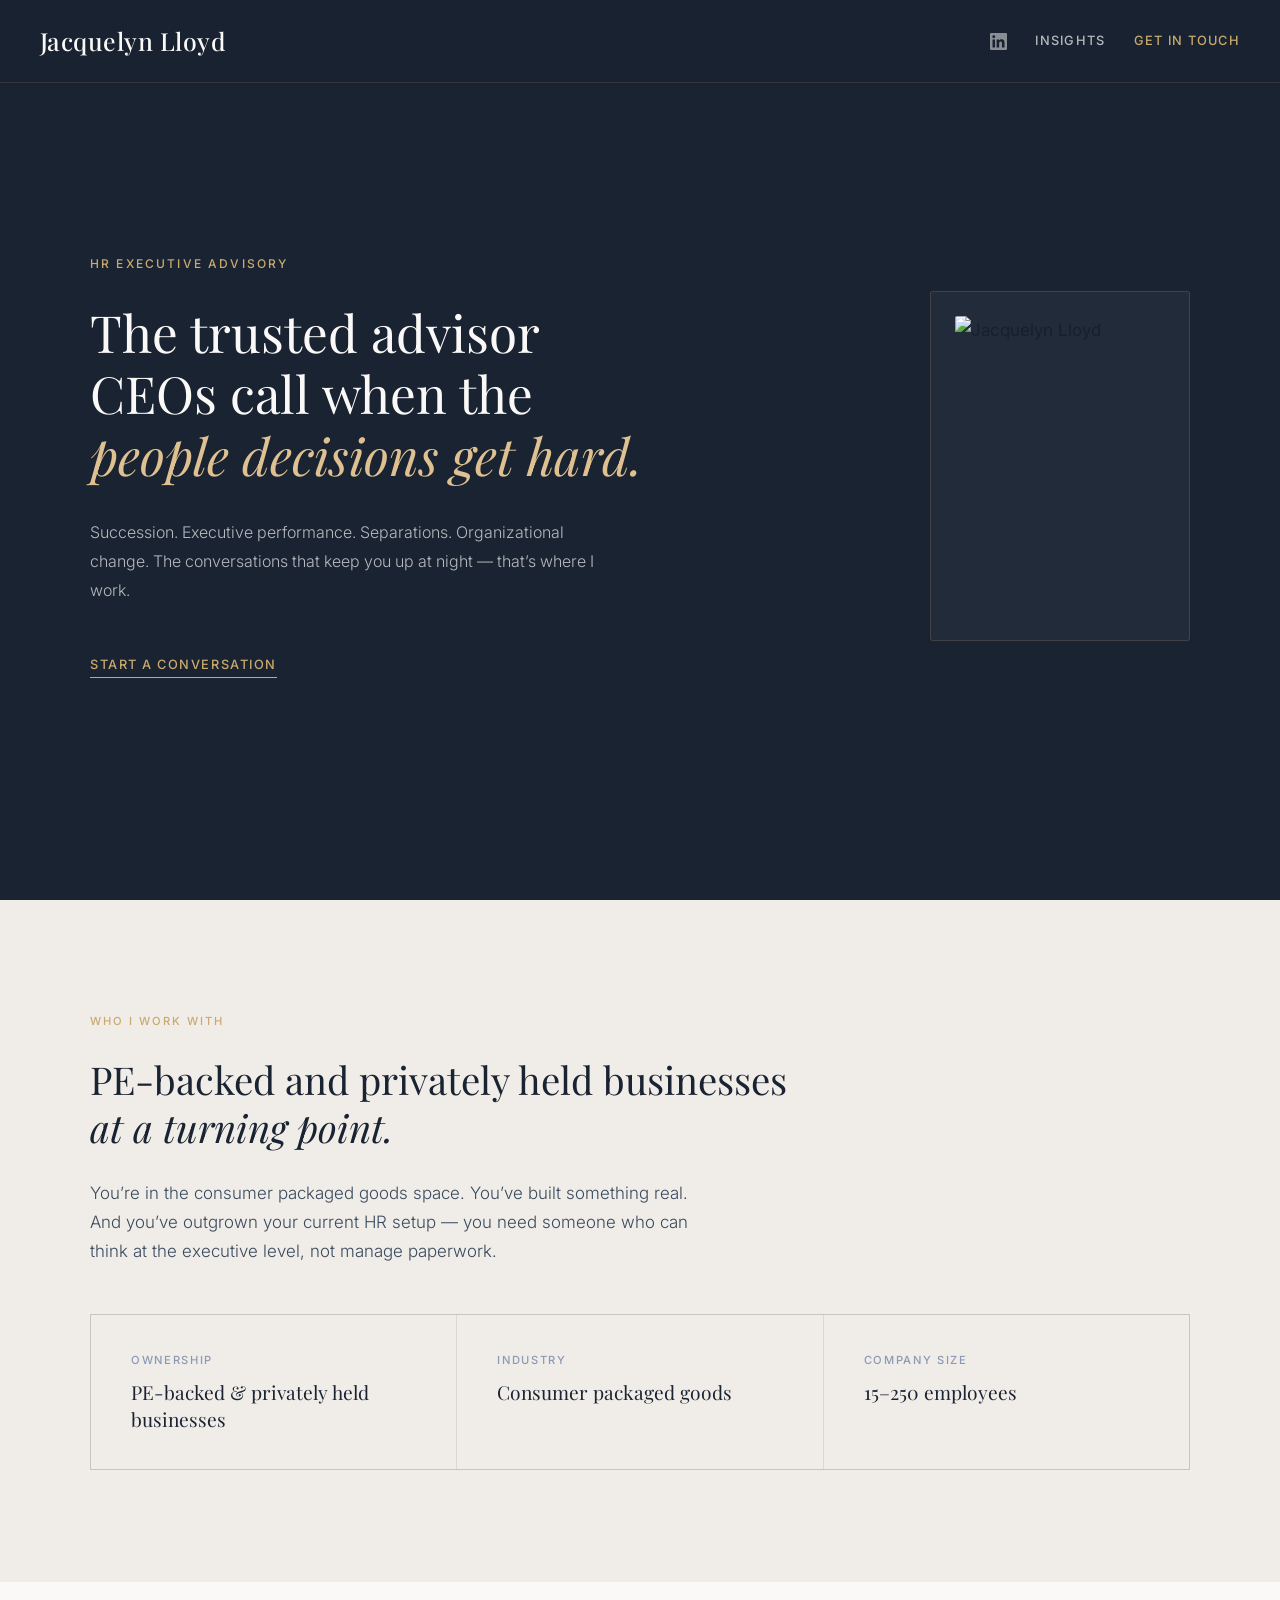
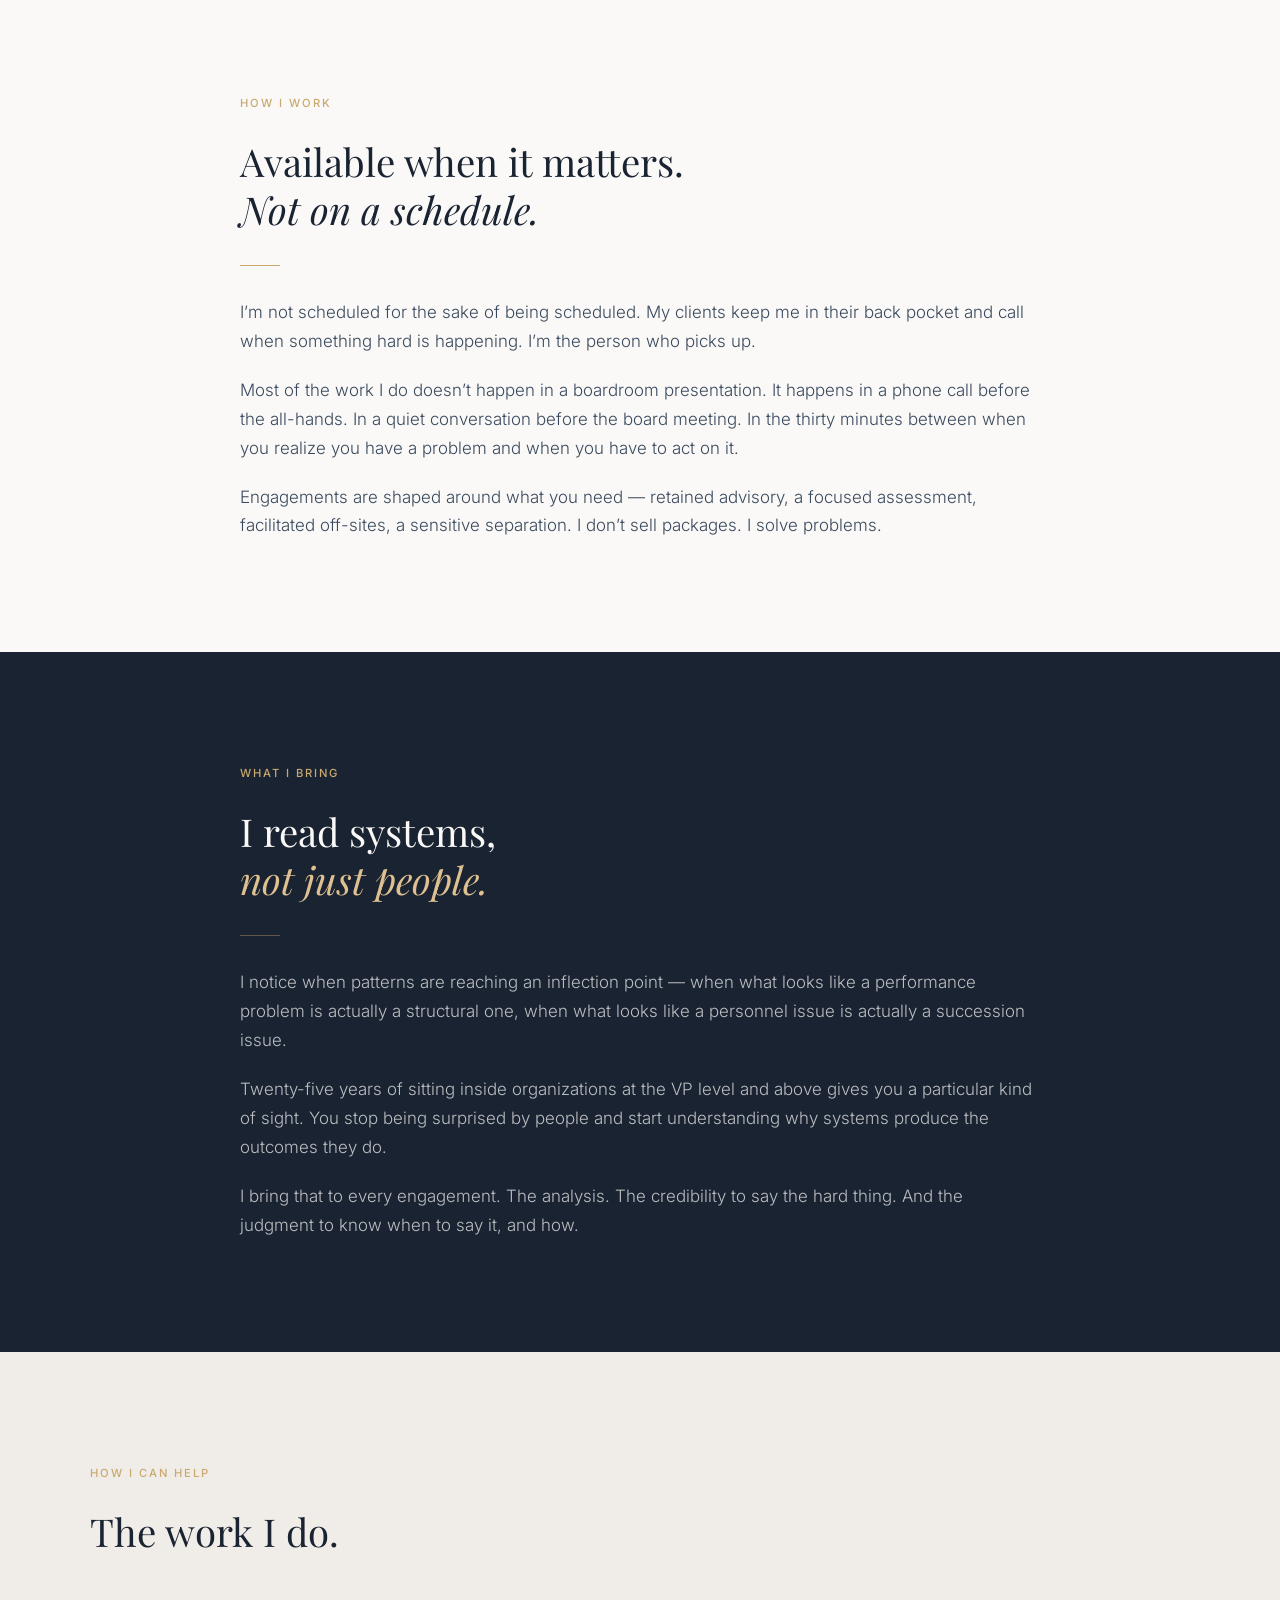
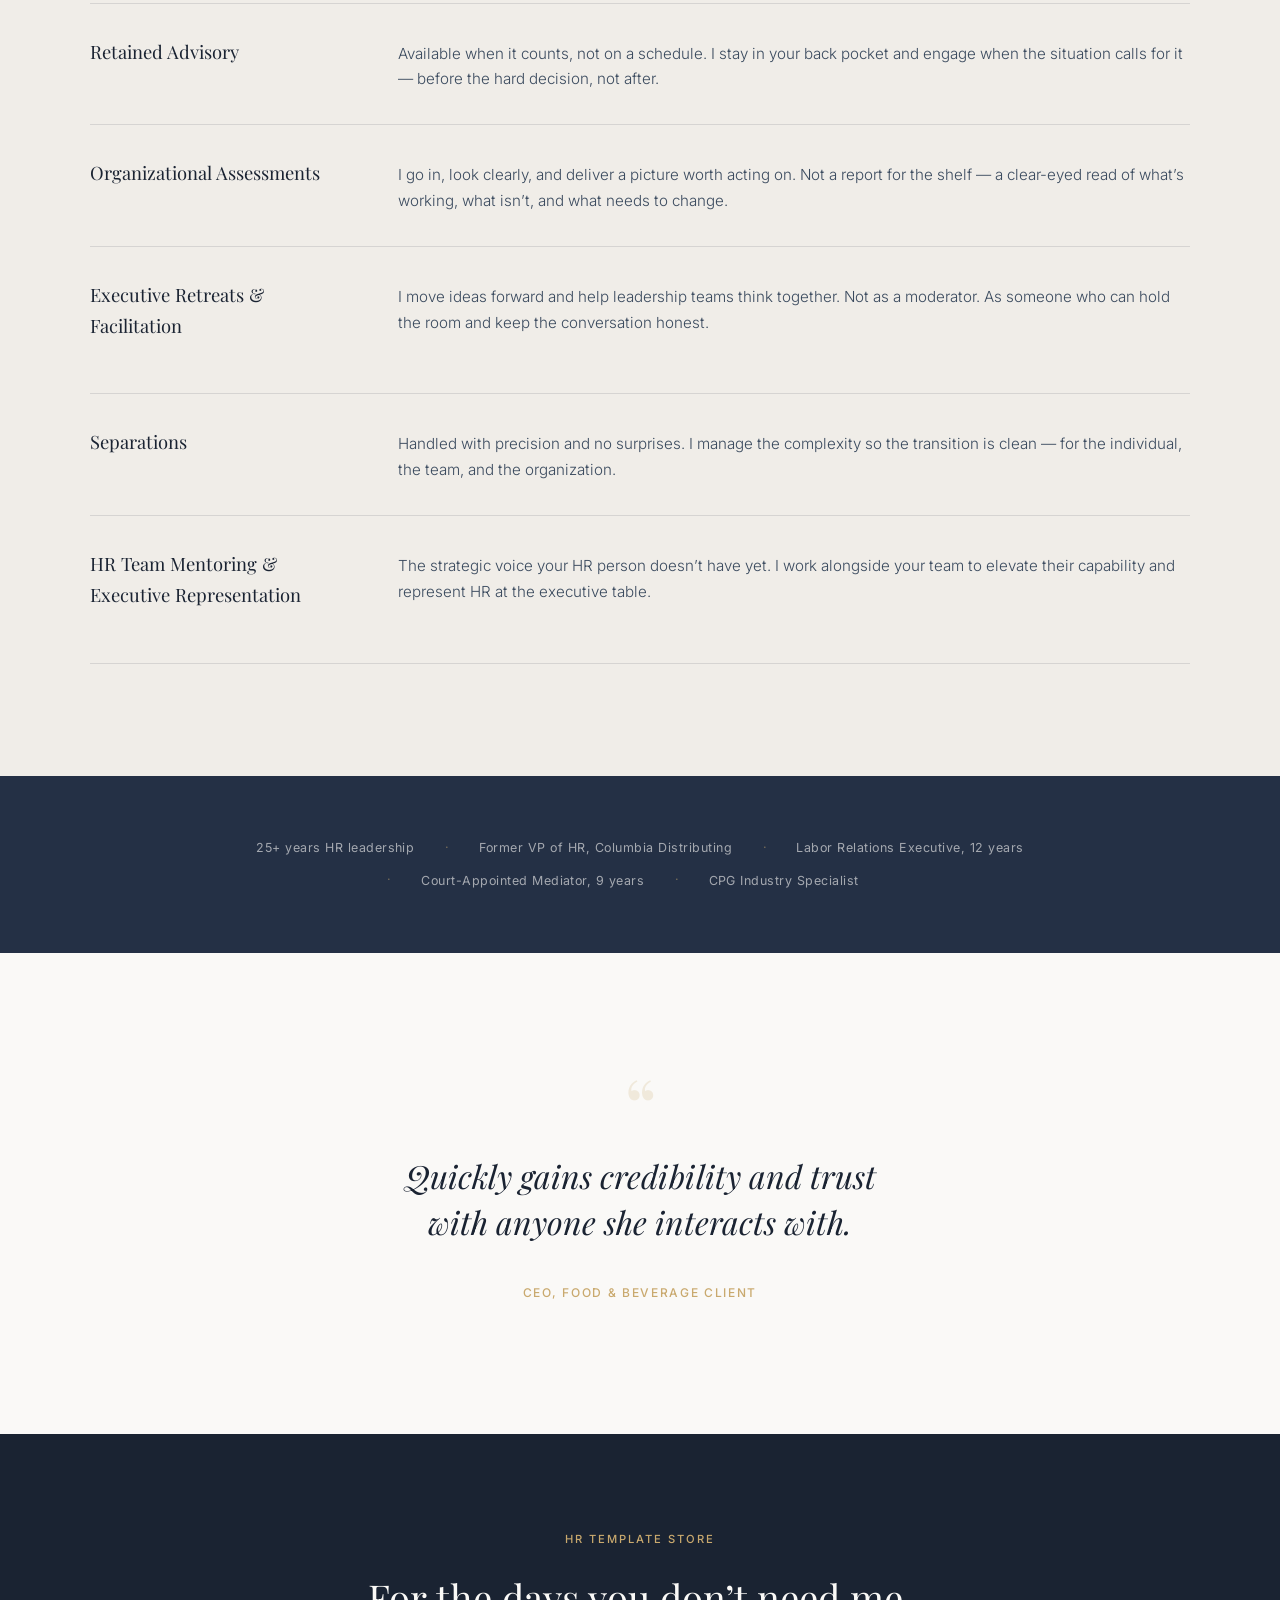
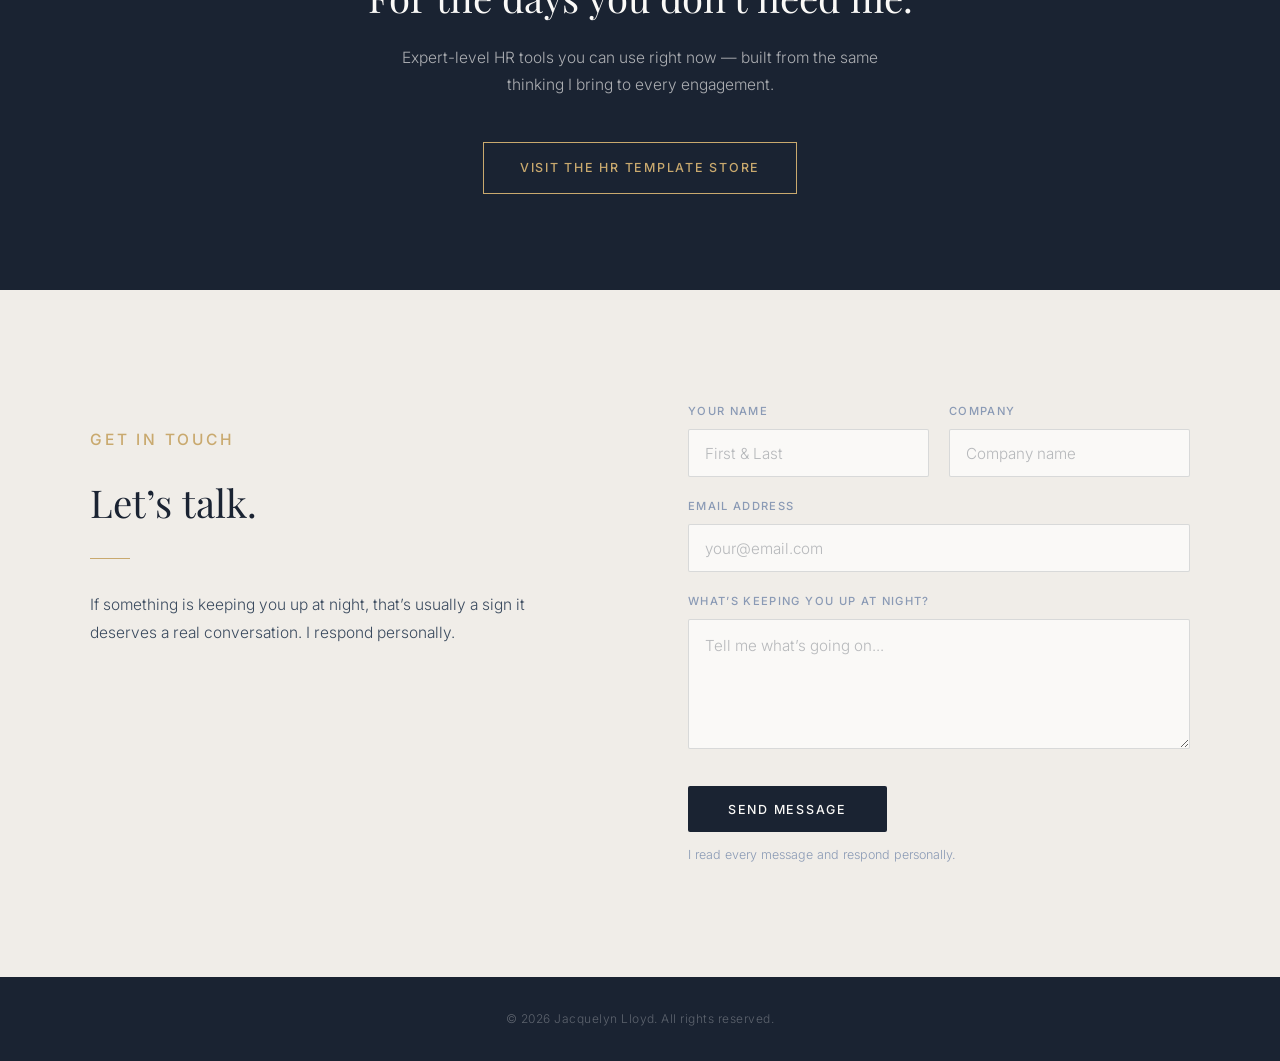
==== commit 3ed66742: "Add Insights articles section with first article Adds an articles/ index page and the "Trump Account" ====
--- a/index.html
+++ b/index.html
@@ -7,602 +7,7 @@
   <link rel="preconnect" href="https://fonts.googleapis.com" />
   <link rel="preconnect" href="https://fonts.gstatic.com" crossorigin />
   <link href="https://fonts.googleapis.com/css2?family=Playfair+Display:ital,wght@0,400;0,500;0,700;1,400;1,500&family=Inter:wght@300;400;500&display=swap" rel="stylesheet" />
-  <style>
-    *, *::before, *::after { box-sizing: border-box; margin: 0; padding: 0; }
-
-    :root {
-      --navy:   #1a2332;
-      --navy-mid: #243045;
-      --navy-light: #2e3d54;
-      --gold:   #c9a96e;
-      --gold-light: #dfc090;
-      --white:  #faf9f7;
-      --off-white: #f0ede8;
-      --text-muted: #8a9ab5;
-      --serif: 'Playfair Display', Georgia, serif;
-      --sans:  'Inter', system-ui, sans-serif;
-    }
-
-    html { scroll-behavior: smooth; }
-
-    body {
-      font-family: var(--sans);
-      background: var(--white);
-      color: var(--navy);
-      font-size: 17px;
-      line-height: 1.7;
-      -webkit-font-smoothing: antialiased;
-    }
-
-    /* ── NAV ── */
-    nav {
-      position: fixed;
-      top: 0; left: 0; right: 0;
-      z-index: 100;
-      padding: 1.25rem 2.5rem;
-      display: flex;
-      justify-content: space-between;
-      align-items: center;
-      background: rgba(26, 35, 50, 0.97);
-      backdrop-filter: blur(8px);
-      border-bottom: 1px solid rgba(201, 169, 110, 0.15);
-    }
-
-    .nav-name {
-      font-family: var(--serif);
-      font-size: 1.55rem;
-      font-weight: 500;
-      color: var(--white);
-      letter-spacing: 0.02em;
-      text-decoration: none;
-    }
-
-    .nav-cta {
-      font-family: var(--sans);
-      font-size: 0.8rem;
-      font-weight: 500;
-      letter-spacing: 0.1em;
-      text-transform: uppercase;
-      color: var(--gold);
-      text-decoration: none;
-      border-bottom: 1px solid transparent;
-      transition: border-color 0.2s;
-    }
-
-    .nav-cta:hover { border-color: var(--gold); }
-
-    .nav-linkedin {
-      display: flex;
-      align-items: center;
-      color: rgba(250, 249, 247, 0.5);
-      text-decoration: none;
-      transition: color 0.2s;
-    }
-
-    .nav-linkedin:hover { color: var(--gold); }
-
-    .nav-right {
-      display: flex;
-      align-items: center;
-      gap: 1.75rem;
-    }
-
-    /* ── HERO ── */
-    #hero {
-      background: var(--navy);
-      min-height: 100vh;
-      display: flex;
-      align-items: center;
-      padding: 8rem 2.5rem 6rem;
-    }
-
-    .hero-inner {
-      max-width: 1100px;
-      margin: 0 auto;
-      width: 100%;
-      display: grid;
-      grid-template-columns: 1fr 260px;
-      gap: 5rem;
-      align-items: center;
-    }
-
-    .hero-text {}
-
-    .hero-eyebrow {
-      font-family: var(--sans);
-      font-size: 0.75rem;
-      font-weight: 500;
-      letter-spacing: 0.18em;
-      text-transform: uppercase;
-      color: var(--gold);
-      margin-bottom: 1.75rem;
-    }
-
-    .hero-headline {
-      font-family: var(--serif);
-      font-size: clamp(2.2rem, 4vw, 3.4rem);
-      font-weight: 400;
-      line-height: 1.2;
-      color: var(--white);
-      margin-bottom: 2rem;
-    }
-
-    .hero-headline em {
-      font-style: italic;
-      color: var(--gold-light);
-    }
-
-    .hero-sub {
-      font-size: 1rem;
-      font-weight: 300;
-      line-height: 1.8;
-      color: rgba(250, 249, 247, 0.7);
-      max-width: 520px;
-      margin-bottom: 2.75rem;
-    }
-
-    .hero-action {
-      display: inline-block;
-      font-size: 0.8rem;
-      font-weight: 500;
-      letter-spacing: 0.12em;
-      text-transform: uppercase;
-      color: var(--gold);
-      text-decoration: none;
-      border-bottom: 1px solid var(--gold);
-      padding-bottom: 2px;
-      transition: opacity 0.2s;
-    }
-
-    .hero-action:hover { opacity: 0.75; }
-
-    .hero-photo {
-      position: relative;
-      padding: 1.5rem;
-      background: rgba(255,255,255,0.04);
-      border: 1px solid rgba(201, 169, 110, 0.18);
-      border-radius: 3px;
-    }
-
-    .hero-photo img {
-      width: 100%;
-      height: 300px;
-      object-fit: cover;
-      object-position: center 12%;
-      border-radius: 2px;
-      display: block;
-      filter: grayscale(8%) contrast(1.04);
-    }
-
-
-    /* ── SECTIONS ── */
-    section { padding: 7rem 2.5rem; }
-
-    .section-inner {
-      max-width: 800px;
-      margin: 0 auto;
-    }
-
-    .section-inner.wide {
-      max-width: 1100px;
-    }
-
-    .section-label {
-      font-family: var(--sans);
-      font-size: 0.7rem;
-      font-weight: 500;
-      letter-spacing: 0.18em;
-      text-transform: uppercase;
-      color: var(--gold);
-      margin-bottom: 1.5rem;
-    }
-
-    h2 {
-      font-family: var(--serif);
-      font-size: clamp(1.75rem, 3vw, 2.5rem);
-      font-weight: 400;
-      line-height: 1.25;
-      margin-bottom: 1.75rem;
-      color: var(--navy);
-    }
-
-    h2 em {
-      font-style: italic;
-    }
-
-    p {
-      font-weight: 300;
-      color: #3a4a5e;
-      margin-bottom: 1.25rem;
-    }
-
-    p:last-child { margin-bottom: 0; }
-
-    /* ── WHO I WORK WITH ── */
-    #who { background: var(--off-white); }
-
-    .who-grid {
-      display: grid;
-      grid-template-columns: 1fr 1fr 1fr;
-      gap: 1px;
-      background: rgba(26, 35, 50, 0.1);
-      border: 1px solid rgba(26, 35, 50, 0.1);
-      margin-top: 3rem;
-    }
-
-    .who-item {
-      background: var(--off-white);
-      padding: 2.25rem 2.5rem;
-    }
-
-    .who-item-label {
-      font-size: 0.7rem;
-      font-weight: 500;
-      letter-spacing: 0.15em;
-      text-transform: uppercase;
-      color: var(--text-muted);
-      margin-bottom: 0.6rem;
-    }
-
-    .who-item-value {
-      font-family: var(--serif);
-      font-size: 1.2rem;
-      font-weight: 400;
-      color: var(--navy);
-      line-height: 1.4;
-    }
-
-    /* ── HOW I WORK ── */
-    #how { background: var(--white); }
-
-    /* ── WHAT I BRING ── */
-    #what { background: var(--navy); }
-
-    #what h2, #what p { color: var(--white); }
-    #what h2 em { color: var(--gold-light); }
-    #what p { color: rgba(250, 249, 247, 0.72); }
-    #what .section-label { color: var(--gold); }
-
-    /* ── SERVICES ── */
-    #services { background: var(--off-white); }
-
-    .services-list {
-      margin-top: 3rem;
-      display: flex;
-      flex-direction: column;
-      gap: 0;
-      border-top: 1px solid rgba(26, 35, 50, 0.12);
-    }
-
-    .service-item {
-      padding: 2rem 0;
-      border-bottom: 1px solid rgba(26, 35, 50, 0.12);
-      display: grid;
-      grid-template-columns: 260px 1fr;
-      gap: 3rem;
-      align-items: baseline;
-    }
-
-    .service-name {
-      font-family: var(--serif);
-      font-size: 1.15rem;
-      font-weight: 400;
-      color: var(--navy);
-    }
-
-    .service-desc {
-      font-size: 0.95rem;
-      font-weight: 300;
-      color: #3a4a5e;
-      line-height: 1.7;
-      margin: 0;
-    }
-
-    /* ── CREDENTIALS ── */
-    #credentials {
-      background: var(--navy-mid);
-      padding: 3.5rem 2.5rem;
-    }
-
-    .creds-inner {
-      max-width: 1100px;
-      margin: 0 auto;
-      display: flex;
-      flex-wrap: wrap;
-      gap: 0;
-      justify-content: center;
-    }
-
-    .cred-item {
-      font-size: 0.78rem;
-      font-weight: 400;
-      color: rgba(250, 249, 247, 0.6);
-      letter-spacing: 0.04em;
-      padding: 0.35rem 2rem;
-      position: relative;
-    }
-
-    .cred-item + .cred-item::before {
-      content: '·';
-      position: absolute;
-      left: -0.1rem;
-      top: 50%;
-      transform: translateY(-50%);
-      color: var(--gold);
-      opacity: 0.5;
-    }
-
-    /* ── QUOTE ── */
-    #quote {
-      background: var(--white);
-      padding: 8rem 2.5rem;
-    }
-
-    blockquote {
-      max-width: 700px;
-      margin: 0 auto;
-      text-align: center;
-    }
-
-    blockquote p {
-      font-family: var(--serif);
-      font-size: clamp(1.5rem, 2.5vw, 2.1rem);
-      font-weight: 400;
-      font-style: italic;
-      color: var(--navy);
-      line-height: 1.45;
-      margin-bottom: 2rem;
-    }
-
-    .quote-attribution {
-      font-size: 0.75rem;
-      font-weight: 500;
-      letter-spacing: 0.14em;
-      text-transform: uppercase;
-      color: var(--gold);
-    }
-
-    .quote-mark {
-      font-family: var(--serif);
-      font-size: 5rem;
-      line-height: 0.6;
-      color: rgba(201, 169, 110, 0.2);
-      display: block;
-      text-align: center;
-      margin-bottom: 1.5rem;
-      user-select: none;
-    }
-
-    /* ── TEMPLATE STORE ── */
-    #templates {
-      background: var(--navy);
-      padding: 6rem 2.5rem;
-      text-align: center;
-    }
-
-    #templates .section-label {
-      margin-bottom: 1.5rem;
-      display: block;
-    }
-
-    #templates h2 {
-      color: var(--white);
-      max-width: 580px;
-      margin: 0 auto 1.5rem;
-    }
-
-    #templates p {
-      color: rgba(250, 249, 247, 0.65);
-      max-width: 520px;
-      margin: 0 auto 2.75rem;
-      font-size: 0.97rem;
-    }
-
-    .btn {
-      display: inline-block;
-      padding: 0.9rem 2.25rem;
-      border: 1px solid var(--gold);
-      color: var(--gold);
-      font-family: var(--sans);
-      font-size: 0.78rem;
-      font-weight: 500;
-      letter-spacing: 0.14em;
-      text-transform: uppercase;
-      text-decoration: none;
-      transition: background 0.2s, color 0.2s;
-    }
-
-    .btn:hover {
-      background: var(--gold);
-      color: var(--navy);
-    }
-
-    /* ── CONTACT ── */
-    #contact {
-      background: var(--off-white);
-      padding: 7rem 2.5rem;
-    }
-
-    .contact-grid {
-      max-width: 1100px;
-      margin: 0 auto;
-      display: grid;
-      grid-template-columns: 1fr 1fr;
-      gap: 6rem;
-      align-items: start;
-    }
-
-    .contact-left {}
-
-    .contact-left p {
-      font-size: 0.97rem;
-      line-height: 1.8;
-      margin-top: 1.5rem;
-    }
-
-    form {
-      display: flex;
-      flex-direction: column;
-      gap: 1.25rem;
-    }
-
-    .field-group {
-      display: grid;
-      grid-template-columns: 1fr 1fr;
-      gap: 1.25rem;
-    }
-
-    label {
-      display: block;
-      font-size: 0.7rem;
-      font-weight: 500;
-      letter-spacing: 0.12em;
-      text-transform: uppercase;
-      color: var(--text-muted);
-      margin-bottom: 0.5rem;
-    }
-
-    input, textarea {
-      width: 100%;
-      padding: 0.85rem 1rem;
-      background: var(--white);
-      border: 1px solid rgba(26, 35, 50, 0.15);
-      border-radius: 2px;
-      font-family: var(--sans);
-      font-size: 0.95rem;
-      font-weight: 300;
-      color: var(--navy);
-      outline: none;
-      transition: border-color 0.2s;
-      -webkit-appearance: none;
-    }
-
-    input::placeholder, textarea::placeholder {
-      color: rgba(26, 35, 50, 0.3);
-    }
-
-    input:focus, textarea:focus {
-      border-color: var(--gold);
-    }
-
-    textarea {
-      resize: vertical;
-      min-height: 130px;
-      line-height: 1.6;
-    }
-
-    .form-submit {
-      margin-top: 0.5rem;
-    }
-
-    .btn-dark {
-      display: inline-block;
-      padding: 0.95rem 2.5rem;
-      background: var(--navy);
-      color: var(--white);
-      font-family: var(--sans);
-      font-size: 0.78rem;
-      font-weight: 500;
-      letter-spacing: 0.14em;
-      text-transform: uppercase;
-      border: none;
-      cursor: pointer;
-      transition: background 0.2s;
-      border-radius: 2px;
-    }
-
-    .btn-dark:hover { background: var(--navy-light); }
-
-    .form-note {
-      font-size: 0.78rem;
-      color: var(--text-muted);
-      margin-top: 0.75rem;
-      margin-bottom: 0;
-    }
-
-    /* ── FOOTER ── */
-    footer {
-      background: var(--navy);
-      padding: 2rem 2.5rem;
-      text-align: center;
-    }
-
-    .footer-copy {
-      font-size: 0.75rem;
-      color: rgba(250, 249, 247, 0.3);
-      letter-spacing: 0.04em;
-    }
-
-    /* ── DIVIDER ── */
-    .gold-rule {
-      width: 40px;
-      height: 1px;
-      background: var(--gold);
-      margin: 2rem 0;
-    }
-
-    /* ── RESPONSIVE ── */
-    @media (max-width: 900px) {
-      .hero-inner {
-        grid-template-columns: 1fr;
-        gap: 3.5rem;
-      }
-
-      .hero-photo {
-        max-width: 260px;
-      }
-
-      .service-item {
-        grid-template-columns: 1fr;
-        gap: 0.6rem;
-      }
-
-      .who-grid {
-        grid-template-columns: 1fr 1fr;
-      }
-
-      .contact-grid {
-        grid-template-columns: 1fr;
-        gap: 3.5rem;
-      }
-
-      .field-group {
-        grid-template-columns: 1fr;
-      }
-
-      .creds-inner {
-        flex-direction: column;
-        align-items: center;
-        text-align: center;
-        gap: 0.5rem;
-      }
-
-      .cred-item + .cred-item::before { display: none; }
-    }
-
-    @media (max-width: 600px) {
-      nav { padding: 1.1rem 1.5rem; }
-      section { padding: 5rem 1.5rem; }
-      #hero { padding: 7rem 1.5rem 5rem; }
-      #credentials { padding: 3rem 1.5rem; }
-      #quote { padding: 6rem 1.5rem; }
-      #templates { padding: 5rem 1.5rem; }
-      #contact { padding: 5rem 1.5rem; }
-      footer { padding: 2rem 1.5rem; }
-    }
-
-    /* ── SCROLL FADE IN ── */
-    .fade-in {
-      opacity: 0;
-      transform: translateY(22px);
-      transition: opacity 0.7s ease, transform 0.7s ease;
-    }
-
-    .fade-in.visible {
-      opacity: 1;
-      transform: none;
-    }
-  </style>
+  <link rel="stylesheet" href="style.css" />
 </head>
 <body>
 
@@ -615,6 +20,7 @@
           <path d="M20.45 20.45h-3.554v-5.569c0-1.328-.024-3.037-1.852-3.037-1.853 0-2.136 1.446-2.136 2.94v5.666H9.354V9h3.414v1.561h.048c.476-.9 1.637-1.85 3.37-1.85 3.602 0 4.267 2.37 4.267 5.455v6.284zM5.337 7.433a2.062 2.062 0 0 1-2.063-2.065 2.064 2.064 0 1 1 2.063 2.065zm1.782 13.017H3.555V9h3.564v11.45zM22.225 0H1.771C.792 0 0 .774 0 1.729v20.542C0 23.227.792 24 1.771 24h20.451C23.2 24 24 23.227 24 22.271V1.729C24 .774 23.2 0 22.222 0h.003z"/>
         </svg>
       </a>
+      <a href="articles/" class="nav-link">Insights</a>
       <a href="#contact" class="nav-cta">Get in Touch</a>
     </div>
   </nav>
--- a/style.css
+++ b/style.css
@@ -0,0 +1,765 @@
+*, *::before, *::after { box-sizing: border-box; margin: 0; padding: 0; }
+
+:root {
+  --navy:   #1a2332;
+  --navy-mid: #243045;
+  --navy-light: #2e3d54;
+  --gold:   #c9a96e;
+  --gold-light: #dfc090;
+  --white:  #faf9f7;
+  --off-white: #f0ede8;
+  --text-muted: #8a9ab5;
+  --serif: 'Playfair Display', Georgia, serif;
+  --sans:  'Inter', system-ui, sans-serif;
+}
+
+html { scroll-behavior: smooth; }
+
+body {
+  font-family: var(--sans);
+  background: var(--white);
+  color: var(--navy);
+  font-size: 17px;
+  line-height: 1.7;
+  -webkit-font-smoothing: antialiased;
+}
+
+/* ── NAV ── */
+nav {
+  position: fixed;
+  top: 0; left: 0; right: 0;
+  z-index: 100;
+  padding: 1.25rem 2.5rem;
+  display: flex;
+  justify-content: space-between;
+  align-items: center;
+  background: rgba(26, 35, 50, 0.97);
+  backdrop-filter: blur(8px);
+  border-bottom: 1px solid rgba(201, 169, 110, 0.15);
+}
+
+.nav-name {
+  font-family: var(--serif);
+  font-size: 1.55rem;
+  font-weight: 500;
+  color: var(--white);
+  letter-spacing: 0.02em;
+  text-decoration: none;
+}
+
+.nav-cta {
+  font-family: var(--sans);
+  font-size: 0.8rem;
+  font-weight: 500;
+  letter-spacing: 0.1em;
+  text-transform: uppercase;
+  color: var(--gold);
+  text-decoration: none;
+  border-bottom: 1px solid transparent;
+  transition: border-color 0.2s;
+}
+
+.nav-cta:hover { border-color: var(--gold); }
+
+.nav-link {
+  font-family: var(--sans);
+  font-size: 0.8rem;
+  font-weight: 500;
+  letter-spacing: 0.1em;
+  text-transform: uppercase;
+  color: rgba(250, 249, 247, 0.7);
+  text-decoration: none;
+  border-bottom: 1px solid transparent;
+  transition: color 0.2s, border-color 0.2s;
+}
+
+.nav-link:hover { color: var(--gold); border-color: var(--gold); }
+
+.nav-linkedin {
+  display: flex;
+  align-items: center;
+  color: rgba(250, 249, 247, 0.5);
+  text-decoration: none;
+  transition: color 0.2s;
+}
+
+.nav-linkedin:hover { color: var(--gold); }
+
+.nav-right {
+  display: flex;
+  align-items: center;
+  gap: 1.75rem;
+}
+
+/* ── HERO ── */
+#hero {
+  background: var(--navy);
+  min-height: 100vh;
+  display: flex;
+  align-items: center;
+  padding: 8rem 2.5rem 6rem;
+}
+
+.hero-inner {
+  max-width: 1100px;
+  margin: 0 auto;
+  width: 100%;
+  display: grid;
+  grid-template-columns: 1fr 260px;
+  gap: 5rem;
+  align-items: center;
+}
+
+.hero-text {}
+
+.hero-eyebrow {
+  font-family: var(--sans);
+  font-size: 0.75rem;
+  font-weight: 500;
+  letter-spacing: 0.18em;
+  text-transform: uppercase;
+  color: var(--gold);
+  margin-bottom: 1.75rem;
+}
+
+.hero-headline {
+  font-family: var(--serif);
+  font-size: clamp(2.2rem, 4vw, 3.4rem);
+  font-weight: 400;
+  line-height: 1.2;
+  color: var(--white);
+  margin-bottom: 2rem;
+}
+
+.hero-headline em {
+  font-style: italic;
+  color: var(--gold-light);
+}
+
+.hero-sub {
+  font-size: 1rem;
+  font-weight: 300;
+  line-height: 1.8;
+  color: rgba(250, 249, 247, 0.7);
+  max-width: 520px;
+  margin-bottom: 2.75rem;
+}
+
+.hero-action {
+  display: inline-block;
+  font-size: 0.8rem;
+  font-weight: 500;
+  letter-spacing: 0.12em;
+  text-transform: uppercase;
+  color: var(--gold);
+  text-decoration: none;
+  border-bottom: 1px solid var(--gold);
+  padding-bottom: 2px;
+  transition: opacity 0.2s;
+}
+
+.hero-action:hover { opacity: 0.75; }
+
+.hero-photo {
+  position: relative;
+  padding: 1.5rem;
+  background: rgba(255,255,255,0.04);
+  border: 1px solid rgba(201, 169, 110, 0.18);
+  border-radius: 3px;
+}
+
+.hero-photo img {
+  width: 100%;
+  height: 300px;
+  object-fit: cover;
+  object-position: center 12%;
+  border-radius: 2px;
+  display: block;
+  filter: grayscale(8%) contrast(1.04);
+}
+
+
+/* ── SECTIONS ── */
+section { padding: 7rem 2.5rem; }
+
+.section-inner {
+  max-width: 800px;
+  margin: 0 auto;
+}
+
+.section-inner.wide {
+  max-width: 1100px;
+}
+
+.section-label {
+  font-family: var(--sans);
+  font-size: 0.7rem;
+  font-weight: 500;
+  letter-spacing: 0.18em;
+  text-transform: uppercase;
+  color: var(--gold);
+  margin-bottom: 1.5rem;
+}
+
+h2 {
+  font-family: var(--serif);
+  font-size: clamp(1.75rem, 3vw, 2.5rem);
+  font-weight: 400;
+  line-height: 1.25;
+  margin-bottom: 1.75rem;
+  color: var(--navy);
+}
+
+h2 em {
+  font-style: italic;
+}
+
+p {
+  font-weight: 300;
+  color: #3a4a5e;
+  margin-bottom: 1.25rem;
+}
+
+p:last-child { margin-bottom: 0; }
+
+/* ── WHO I WORK WITH ── */
+#who { background: var(--off-white); }
+
+.who-grid {
+  display: grid;
+  grid-template-columns: 1fr 1fr 1fr;
+  gap: 1px;
+  background: rgba(26, 35, 50, 0.1);
+  border: 1px solid rgba(26, 35, 50, 0.1);
+  margin-top: 3rem;
+}
+
+.who-item {
+  background: var(--off-white);
+  padding: 2.25rem 2.5rem;
+}
+
+.who-item-label {
+  font-size: 0.7rem;
+  font-weight: 500;
+  letter-spacing: 0.15em;
+  text-transform: uppercase;
+  color: var(--text-muted);
+  margin-bottom: 0.6rem;
+}
+
+.who-item-value {
+  font-family: var(--serif);
+  font-size: 1.2rem;
+  font-weight: 400;
+  color: var(--navy);
+  line-height: 1.4;
+}
+
+/* ── HOW I WORK ── */
+#how { background: var(--white); }
+
+/* ── WHAT I BRING ── */
+#what { background: var(--navy); }
+
+#what h2, #what p { color: var(--white); }
+#what h2 em { color: var(--gold-light); }
+#what p { color: rgba(250, 249, 247, 0.72); }
+#what .section-label { color: var(--gold); }
+
+/* ── SERVICES ── */
+#services { background: var(--off-white); }
+
+.services-list {
+  margin-top: 3rem;
+  display: flex;
+  flex-direction: column;
+  gap: 0;
+  border-top: 1px solid rgba(26, 35, 50, 0.12);
+}
+
+.service-item {
+  padding: 2rem 0;
+  border-bottom: 1px solid rgba(26, 35, 50, 0.12);
+  display: grid;
+  grid-template-columns: 260px 1fr;
+  gap: 3rem;
+  align-items: baseline;
+}
+
+.service-name {
+  font-family: var(--serif);
+  font-size: 1.15rem;
+  font-weight: 400;
+  color: var(--navy);
+}
+
+.service-desc {
+  font-size: 0.95rem;
+  font-weight: 300;
+  color: #3a4a5e;
+  line-height: 1.7;
+  margin: 0;
+}
+
+/* ── CREDENTIALS ── */
+#credentials {
+  background: var(--navy-mid);
+  padding: 3.5rem 2.5rem;
+}
+
+.creds-inner {
+  max-width: 1100px;
+  margin: 0 auto;
+  display: flex;
+  flex-wrap: wrap;
+  gap: 0;
+  justify-content: center;
+}
+
+.cred-item {
+  font-size: 0.78rem;
+  font-weight: 400;
+  color: rgba(250, 249, 247, 0.6);
+  letter-spacing: 0.04em;
+  padding: 0.35rem 2rem;
+  position: relative;
+}
+
+.cred-item + .cred-item::before {
+  content: '·';
+  position: absolute;
+  left: -0.1rem;
+  top: 50%;
+  transform: translateY(-50%);
+  color: var(--gold);
+  opacity: 0.5;
+}
+
+/* ── QUOTE ── */
+#quote {
+  background: var(--white);
+  padding: 8rem 2.5rem;
+}
+
+blockquote {
+  max-width: 700px;
+  margin: 0 auto;
+  text-align: center;
+}
+
+blockquote p {
+  font-family: var(--serif);
+  font-size: clamp(1.5rem, 2.5vw, 2.1rem);
+  font-weight: 400;
+  font-style: italic;
+  color: var(--navy);
+  line-height: 1.45;
+  margin-bottom: 2rem;
+}
+
+.quote-attribution {
+  font-size: 0.75rem;
+  font-weight: 500;
+  letter-spacing: 0.14em;
+  text-transform: uppercase;
+  color: var(--gold);
+}
+
+.quote-mark {
+  font-family: var(--serif);
+  font-size: 5rem;
+  line-height: 0.6;
+  color: rgba(201, 169, 110, 0.2);
+  display: block;
+  text-align: center;
+  margin-bottom: 1.5rem;
+  user-select: none;
+}
+
+/* ── TEMPLATE STORE ── */
+#templates {
+  background: var(--navy);
+  padding: 6rem 2.5rem;
+  text-align: center;
+}
+
+#templates .section-label {
+  margin-bottom: 1.5rem;
+  display: block;
+}
+
+#templates h2 {
+  color: var(--white);
+  max-width: 580px;
+  margin: 0 auto 1.5rem;
+}
+
+#templates p {
+  color: rgba(250, 249, 247, 0.65);
+  max-width: 520px;
+  margin: 0 auto 2.75rem;
+  font-size: 0.97rem;
+}
+
+.btn {
+  display: inline-block;
+  padding: 0.9rem 2.25rem;
+  border: 1px solid var(--gold);
+  color: var(--gold);
+  font-family: var(--sans);
+  font-size: 0.78rem;
+  font-weight: 500;
+  letter-spacing: 0.14em;
+  text-transform: uppercase;
+  text-decoration: none;
+  transition: background 0.2s, color 0.2s;
+}
+
+.btn:hover {
+  background: var(--gold);
+  color: var(--navy);
+}
+
+/* ── CONTACT ── */
+#contact {
+  background: var(--off-white);
+  padding: 7rem 2.5rem;
+}
+
+.contact-grid {
+  max-width: 1100px;
+  margin: 0 auto;
+  display: grid;
+  grid-template-columns: 1fr 1fr;
+  gap: 6rem;
+  align-items: start;
+}
+
+.contact-left {}
+
+.contact-left p {
+  font-size: 0.97rem;
+  line-height: 1.8;
+  margin-top: 1.5rem;
+}
+
+form {
+  display: flex;
+  flex-direction: column;
+  gap: 1.25rem;
+}
+
+.field-group {
+  display: grid;
+  grid-template-columns: 1fr 1fr;
+  gap: 1.25rem;
+}
+
+label {
+  display: block;
+  font-size: 0.7rem;
+  font-weight: 500;
+  letter-spacing: 0.12em;
+  text-transform: uppercase;
+  color: var(--text-muted);
+  margin-bottom: 0.5rem;
+}
+
+input, textarea {
+  width: 100%;
+  padding: 0.85rem 1rem;
+  background: var(--white);
+  border: 1px solid rgba(26, 35, 50, 0.15);
+  border-radius: 2px;
+  font-family: var(--sans);
+  font-size: 0.95rem;
+  font-weight: 300;
+  color: var(--navy);
+  outline: none;
+  transition: border-color 0.2s;
+  -webkit-appearance: none;
+}
+
+input::placeholder, textarea::placeholder {
+  color: rgba(26, 35, 50, 0.3);
+}
+
+input:focus, textarea:focus {
+  border-color: var(--gold);
+}
+
+textarea {
+  resize: vertical;
+  min-height: 130px;
+  line-height: 1.6;
+}
+
+.form-submit {
+  margin-top: 0.5rem;
+}
+
+.btn-dark {
+  display: inline-block;
+  padding: 0.95rem 2.5rem;
+  background: var(--navy);
+  color: var(--white);
+  font-family: var(--sans);
+  font-size: 0.78rem;
+  font-weight: 500;
+  letter-spacing: 0.14em;
+  text-transform: uppercase;
+  border: none;
+  cursor: pointer;
+  transition: background 0.2s;
+  border-radius: 2px;
+}
+
+.btn-dark:hover { background: var(--navy-light); }
+
+.form-note {
+  font-size: 0.78rem;
+  color: var(--text-muted);
+  margin-top: 0.75rem;
+  margin-bottom: 0;
+}
+
+/* ── FOOTER ── */
+footer {
+  background: var(--navy);
+  padding: 2rem 2.5rem;
+  text-align: center;
+}
+
+.footer-copy {
+  font-size: 0.75rem;
+  color: rgba(250, 249, 247, 0.3);
+  letter-spacing: 0.04em;
+}
+
+/* ── DIVIDER ── */
+.gold-rule {
+  width: 40px;
+  height: 1px;
+  background: var(--gold);
+  margin: 2rem 0;
+}
+
+/* ── RESPONSIVE ── */
+@media (max-width: 900px) {
+  .hero-inner {
+    grid-template-columns: 1fr;
+    gap: 3.5rem;
+  }
+
+  .hero-photo {
+    max-width: 260px;
+  }
+
+  .service-item {
+    grid-template-columns: 1fr;
+    gap: 0.6rem;
+  }
+
+  .who-grid {
+    grid-template-columns: 1fr 1fr;
+  }
+
+  .contact-grid {
+    grid-template-columns: 1fr;
+    gap: 3.5rem;
+  }
+
+  .field-group {
+    grid-template-columns: 1fr;
+  }
+
+  .creds-inner {
+    flex-direction: column;
+    align-items: center;
+    text-align: center;
+    gap: 0.5rem;
+  }
+
+  .cred-item + .cred-item::before { display: none; }
+}
+
+@media (max-width: 600px) {
+  nav { padding: 1.1rem 1.5rem; }
+  section { padding: 5rem 1.5rem; }
+  #hero { padding: 7rem 1.5rem 5rem; }
+  #credentials { padding: 3rem 1.5rem; }
+  #quote { padding: 6rem 1.5rem; }
+  #templates { padding: 5rem 1.5rem; }
+  #contact { padding: 5rem 1.5rem; }
+  footer { padding: 2rem 1.5rem; }
+}
+
+/* ── SCROLL FADE IN ── */
+.fade-in {
+  opacity: 0;
+  transform: translateY(22px);
+  transition: opacity 0.7s ease, transform 0.7s ease;
+}
+
+.fade-in.visible {
+  opacity: 1;
+  transform: none;
+}
+
+/* ── ARTICLES / INSIGHTS ── */
+#articles-hero {
+  background: var(--navy);
+  padding: 9rem 2.5rem 5rem;
+}
+
+#articles-hero .section-inner {
+  max-width: 800px;
+}
+
+.articles-list {
+  margin-top: 1rem;
+  display: flex;
+  flex-direction: column;
+  gap: 0;
+  border-top: 1px solid rgba(26, 35, 50, 0.12);
+}
+
+.article-card {
+  display: block;
+  padding: 2.25rem 0;
+  border-bottom: 1px solid rgba(26, 35, 50, 0.12);
+  text-decoration: none;
+  color: inherit;
+}
+
+.article-card-date {
+  font-size: 0.72rem;
+  font-weight: 500;
+  letter-spacing: 0.1em;
+  text-transform: uppercase;
+  color: var(--text-muted);
+  margin-bottom: 0.6rem;
+}
+
+.article-card-title {
+  font-family: var(--serif);
+  font-size: 1.4rem;
+  font-weight: 400;
+  color: var(--navy);
+  margin-bottom: 0.6rem;
+  transition: color 0.2s;
+}
+
+.article-card:hover .article-card-title { color: var(--navy-light); }
+
+.article-card-excerpt {
+  font-size: 0.95rem;
+  font-weight: 300;
+  color: #3a4a5e;
+  line-height: 1.7;
+  margin: 0;
+}
+
+.article-card-more {
+  display: inline-block;
+  margin-top: 0.85rem;
+  font-size: 0.75rem;
+  font-weight: 500;
+  letter-spacing: 0.1em;
+  text-transform: uppercase;
+  color: var(--gold);
+}
+
+#article-header {
+  background: var(--navy);
+  padding: 9rem 2.5rem 4rem;
+}
+
+#article-header .section-inner {
+  max-width: 720px;
+}
+
+.article-date {
+  font-size: 0.75rem;
+  font-weight: 500;
+  letter-spacing: 0.14em;
+  text-transform: uppercase;
+  color: rgba(250, 249, 247, 0.55);
+  margin-bottom: 1.25rem;
+}
+
+.article-title {
+  font-family: var(--serif);
+  font-size: clamp(1.9rem, 3.5vw, 2.9rem);
+  font-weight: 400;
+  line-height: 1.25;
+  color: var(--white);
+}
+
+#article-body {
+  padding: 5rem 2.5rem 2rem;
+}
+
+#article-body .section-inner {
+  max-width: 720px;
+}
+
+#article-body h3 {
+  font-family: var(--serif);
+  font-size: 1.25rem;
+  font-weight: 400;
+  color: var(--navy);
+  margin: 2rem 0 1rem;
+}
+
+#article-body ul,
+#article-body ol {
+  margin: 0 0 1.25rem 1.25rem;
+  color: #3a4a5e;
+  font-weight: 300;
+}
+
+#article-body li {
+  margin-bottom: 0.75rem;
+  line-height: 1.7;
+}
+
+#article-body li:last-child { margin-bottom: 0; }
+
+#article-body strong {
+  font-weight: 500;
+  color: var(--navy);
+}
+
+.article-source {
+  margin-top: 2.5rem;
+  padding-top: 1.5rem;
+  border-top: 1px solid rgba(26, 35, 50, 0.12);
+  font-size: 0.85rem;
+  color: var(--text-muted);
+}
+
+.article-source a {
+  color: var(--navy-light);
+  text-decoration: underline;
+}
+
+.article-back {
+  padding: 1rem 2.5rem 5rem;
+}
+
+.article-back .section-inner {
+  max-width: 720px;
+}
+
+.article-back a {
+  font-size: 0.78rem;
+  font-weight: 500;
+  letter-spacing: 0.1em;
+  text-transform: uppercase;
+  color: var(--navy-light);
+  text-decoration: none;
+  border-bottom: 1px solid var(--gold);
+  padding-bottom: 2px;
+}
